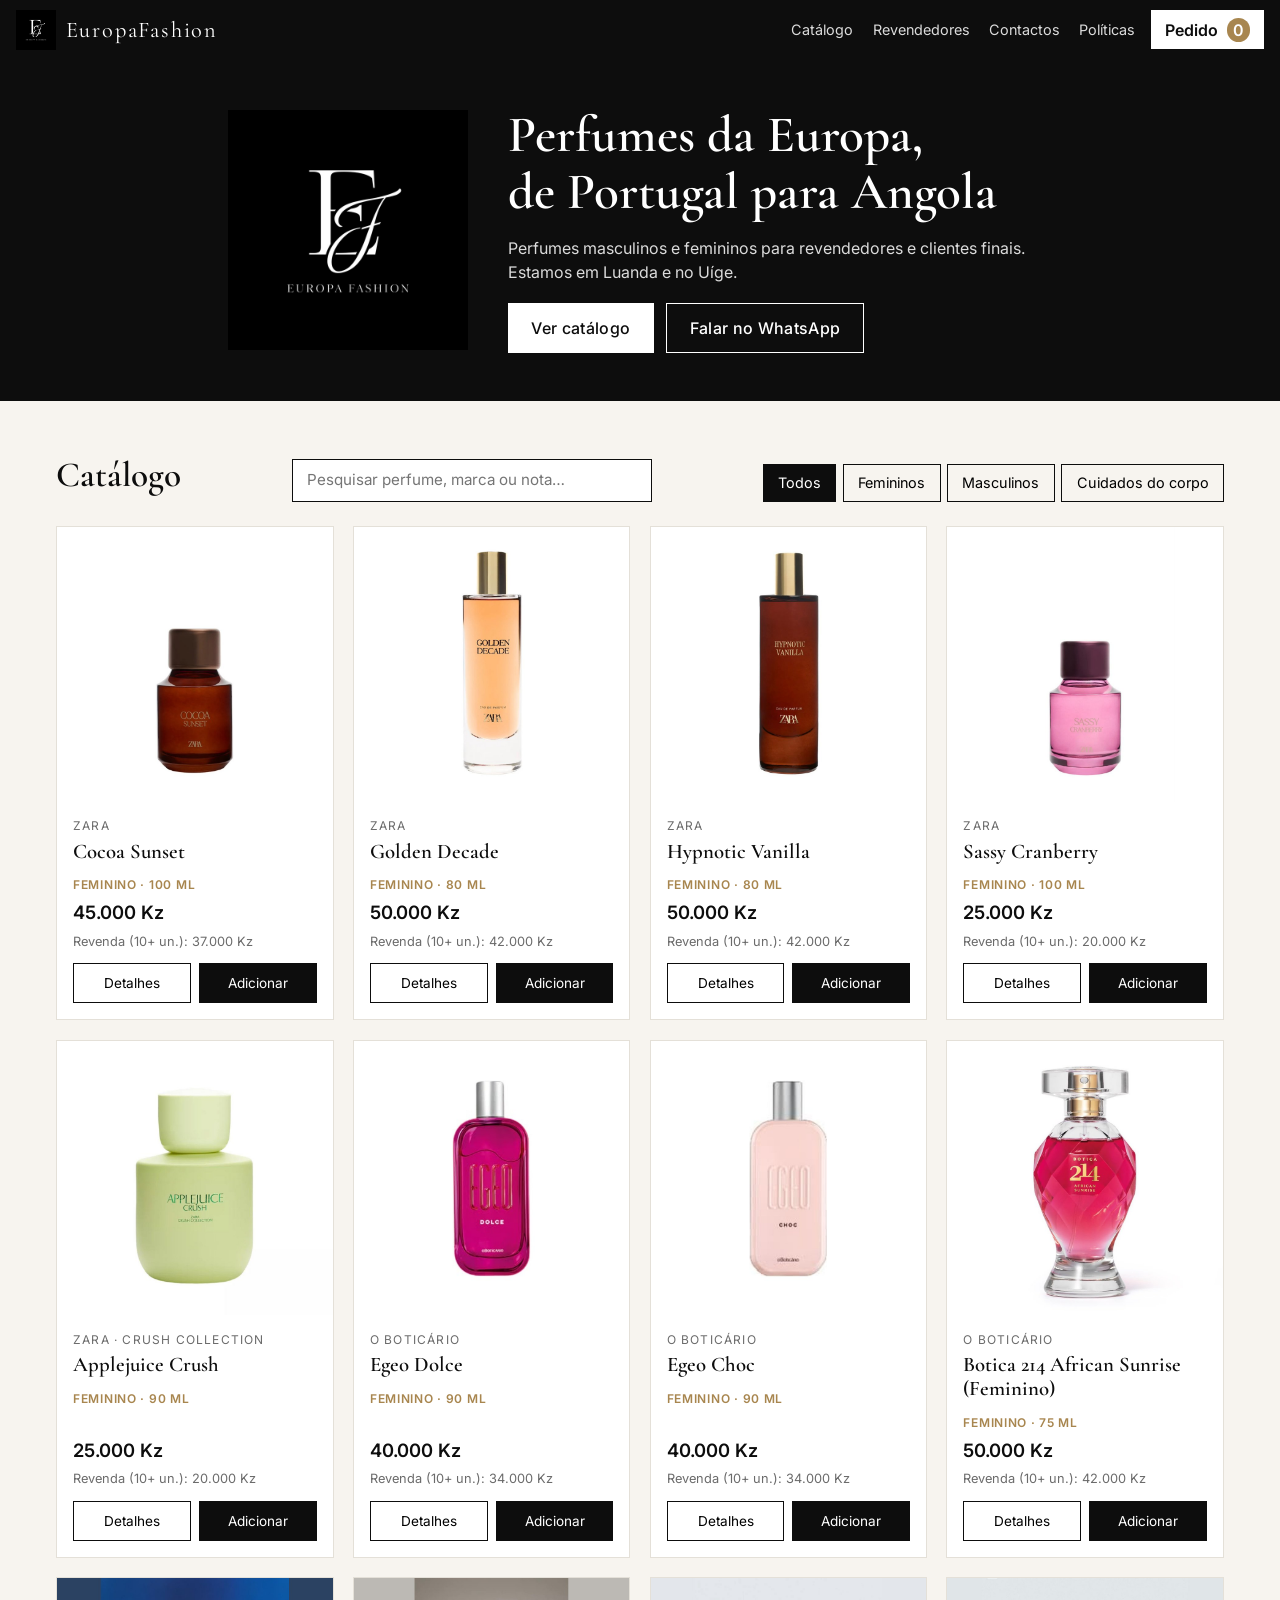
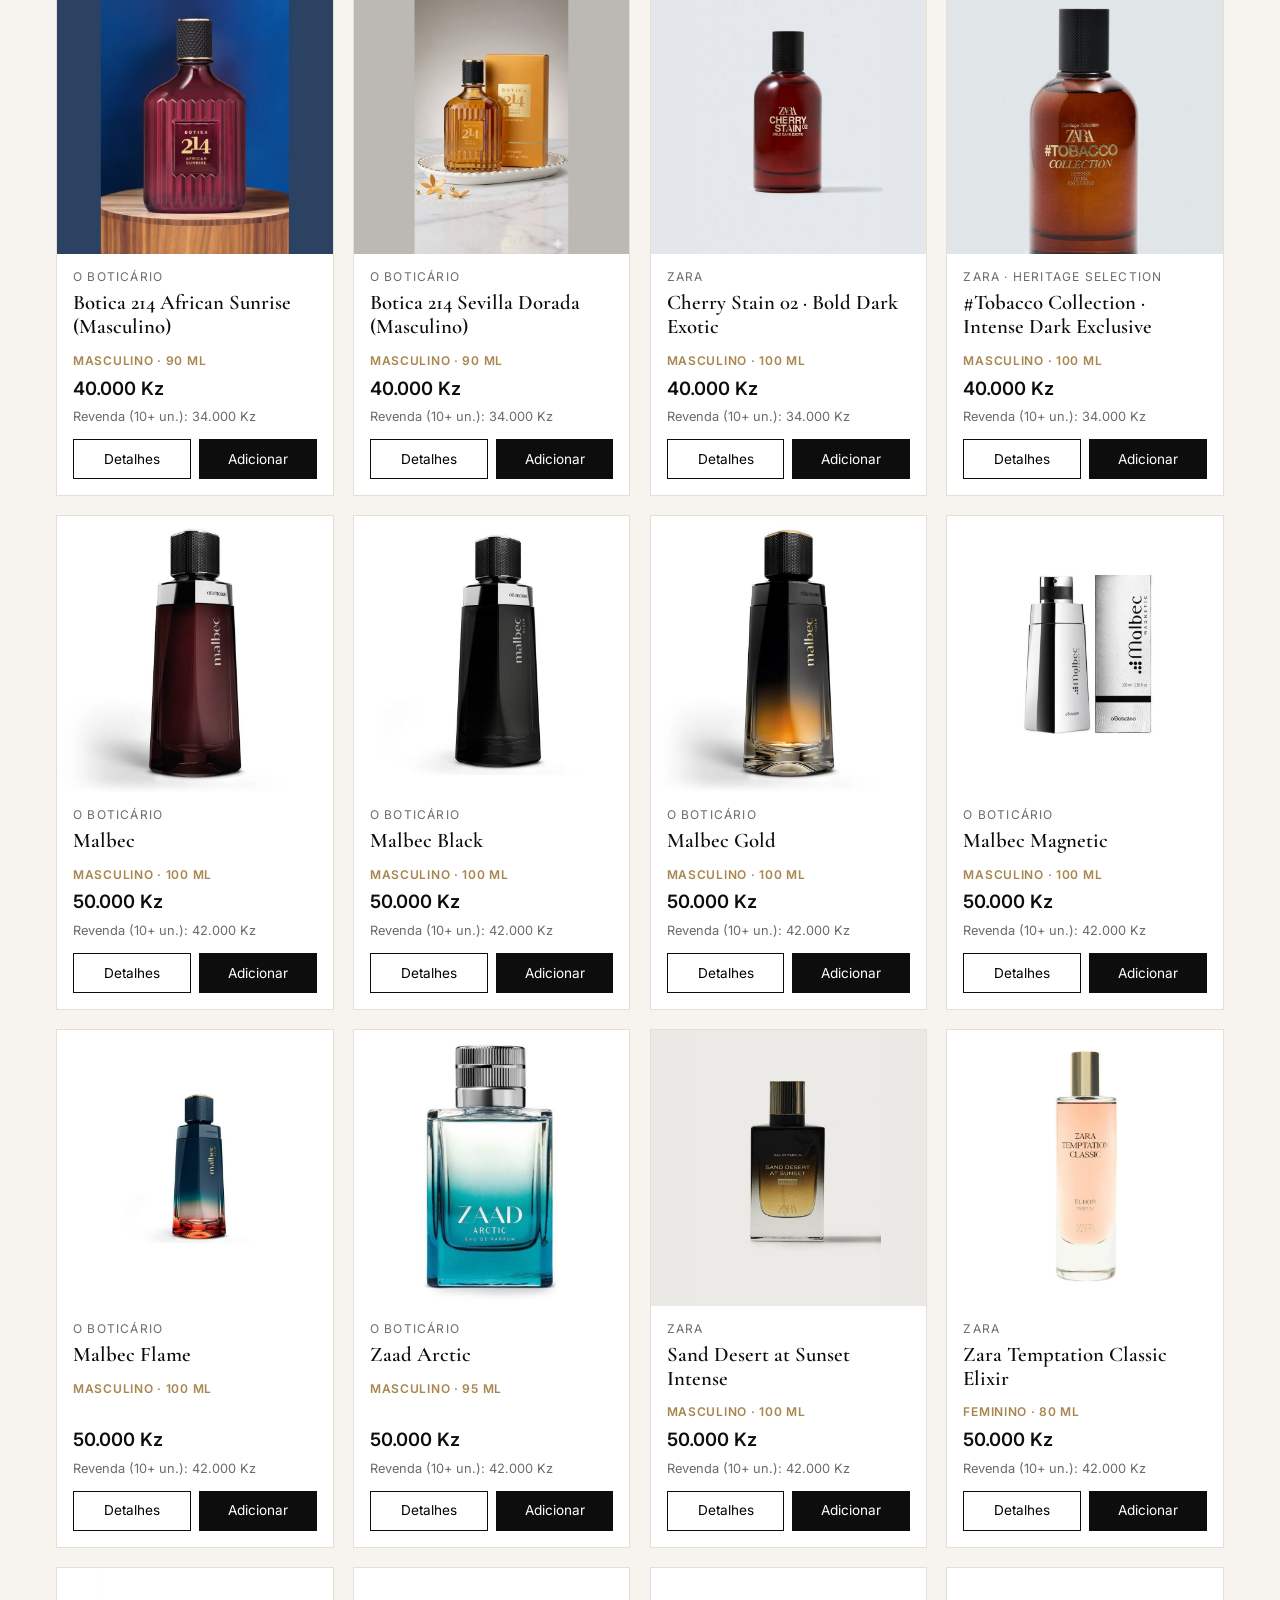
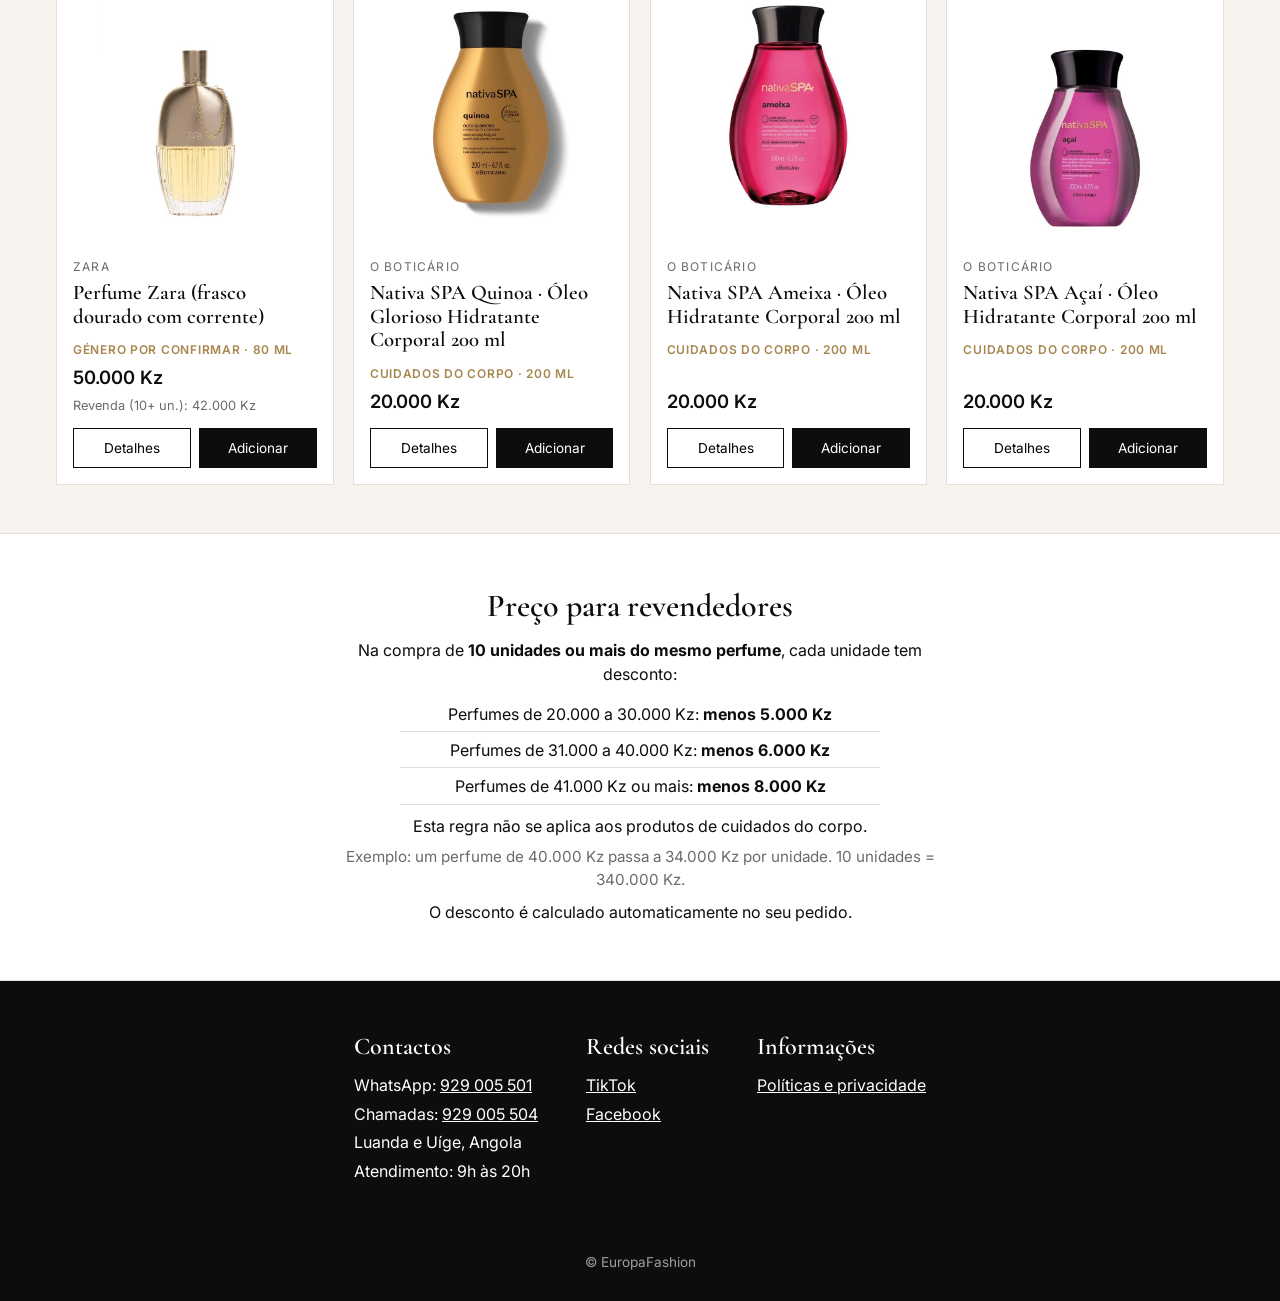
==== index.html @ 356f98df "Barra de pesquisa no catálogo Co-Authored-By: Claude Opus 5.5 (1M context) <noreply@anthropic.com> C" ====
<!doctype html>
<html lang="pt">
<head>
<meta charset="utf-8">
<meta name="viewport" content="width=device-width, initial-scale=1">
<title>EuropaFashion · Perfumes</title>
<meta name="description" content="EuropaFashion: perfumes masculinos e femininos trazidos da Europa (Portugal) para Angola. Venda a revendedores e a clientes finais em Luanda e Uíge.">
<link rel="icon" href="imagens/logotipo.jpg">
<link rel="preconnect" href="https://fonts.googleapis.com">
<link rel="preconnect" href="https://fonts.gstatic.com" crossorigin>
<link href="https://fonts.googleapis.com/css2?family=Cormorant+Garamond:wght@500;600&family=Inter:wght@400;500;600&display=swap" rel="stylesheet">
<link rel="stylesheet" href="estilos.css?v=7">
</head>
<body>

<header class="topo">
  <a href="#" class="marca"><img src="imagens/logotipo.jpg" alt="EuropaFashion"><span>EuropaFashion</span></a>
  <nav>
    <a href="#catalogo">Catálogo</a>
    <a href="#revendedores">Revendedores</a>
    <a href="#contactos">Contactos</a>
    <a href="politicas.html">Políticas</a>
  </nav>
  <button class="btn-carrinho" id="abrirCarrinho" aria-label="Abrir pedido">Pedido <span id="contador">0</span></button>
</header>

<section class="destaque">
  <img src="imagens/logotipo.jpg" alt="Logotipo EuropaFashion" class="destaque-logo">
  <div>
    <h1>Perfumes da Europa,<br>de Portugal para Angola</h1>
    <p>Perfumes masculinos e femininos para revendedores e clientes finais. Estamos em Luanda e no Uíge.</p>
    <div class="destaque-acoes">
      <a href="#catalogo" class="btn">Ver catálogo</a>
      <a href="https://wa.me/244929005501" class="btn btn-claro" target="_blank" rel="noopener">Falar no WhatsApp</a>
    </div>
  </div>
</section>

<main id="catalogo" class="catalogo">
  <div class="catalogo-cabecalho">
    <h2>Catálogo</h2>
    <input type="search" id="pesquisa" class="pesquisa" placeholder="Pesquisar perfume, marca ou nota…" aria-label="Pesquisar perfumes">
    <div class="filtros" role="tablist">
      <button class="ativo" data-filtro="todos">Todos</button>
      <button data-filtro="feminino">Femininos</button>
      <button data-filtro="masculino">Masculinos</button>
      <button data-filtro="corpo">Cuidados do corpo</button>
    </div>
  </div>
  <div class="grelha" id="grelha"></div>
</main>

<section id="revendedores" class="revenda">
  <h2>Preço para revendedores</h2>
  <p>Na compra de <strong>10 unidades ou mais do mesmo perfume</strong>, cada unidade tem desconto:</p>
  <ul class="escaloes">
    <li>Perfumes de 20.000 a 30.000 Kz: <strong>menos 5.000 Kz</strong></li>
    <li>Perfumes de 31.000 a 40.000 Kz: <strong>menos 6.000 Kz</strong></li>
    <li>Perfumes de 41.000 Kz ou mais: <strong>menos 8.000 Kz</strong></li>
  </ul>
  <p>Esta regra não se aplica aos produtos de cuidados do corpo.</p>
  <p class="exemplo">Exemplo: um perfume de 40.000 Kz passa a 34.000 Kz por unidade. 10 unidades = 340.000 Kz.</p>
  <p>O desconto é calculado automaticamente no seu pedido.</p>
</section>

<footer id="contactos" class="rodape">
  <div>
    <h2>Contactos</h2>
    <p>WhatsApp: <a href="https://wa.me/244929005501" target="_blank" rel="noopener">929 005 501</a></p>
    <p>Chamadas: <a href="tel:+244929005504">929 005 504</a></p>
    <p>Luanda e Uíge, Angola</p>
    <p>Atendimento: 9h às 20h</p>
  </div>
  <div>
    <h2>Redes sociais</h2>
    <p><a href="https://www.tiktok.com/@maria.vita523?_r=1&_t=ZS-9Apds10bwgr" target="_blank" rel="noopener">TikTok</a></p>
    <p><a href="https://www.facebook.com/share/19UxgAJNhX/?mibextid=wwXIfr" target="_blank" rel="noopener">Facebook</a></p>
  </div>
  <div>
    <h2>Informações</h2>
    <p><a href="politicas.html">Políticas e privacidade</a></p>
  </div>
  <p class="copy">© EuropaFashion</p>
</footer>

<!-- Detalhe do produto -->
<dialog id="detalhe"></dialog>

<!-- Pedido -->
<aside class="painel" id="painel" aria-hidden="true">
  <div class="painel-topo">
    <h2>O seu pedido</h2>
    <button id="fecharCarrinho" aria-label="Fechar">✕</button>
  </div>
  <div id="itens"></div>
  <div class="painel-fim">
    <p class="total">Total: <strong id="total">0 Kz</strong></p>
    <button class="btn btn-whats" id="enviarPedido">Enviar pedido pelo WhatsApp</button>
    <p class="nota">O pedido é enviado para o nosso WhatsApp (929 005 501) para confirmação. Consulte as <a href="politicas.html">políticas de pagamento e entrega</a>.</p>
  </div>
</aside>
<div class="sombra" id="sombra"></div>

<script src="produtos.js?v=7"></script>
<script src="loja.js?v=7"></script>
</body>
</html>
---- estilos.css ----
:root {
  --preto: #0d0d0d;
  --branco: #ffffff;
  --creme: #f7f4ef;
  --cinza: #6b6b6b;
  --linha: #e4e0d8;
  --dourado: #a8864f;
  --whats: #1f9d55;
}
* { box-sizing: border-box; }
html { scroll-behavior: smooth; }
body {
  margin: 0;
  font-family: "Inter", system-ui, sans-serif;
  color: var(--preto);
  background: var(--creme);
  line-height: 1.5;
}
h1, h2, h3 { font-family: "Cormorant Garamond", Georgia, serif; font-weight: 600; margin: 0 0 .5rem; }
a { color: inherit; }
img { max-width: 100%; display: block; }

.btn {
  display: inline-block; padding: .75rem 1.4rem; border: 1px solid var(--preto);
  background: var(--preto); color: var(--branco); text-decoration: none; font: inherit;
  font-weight: 500; cursor: pointer; letter-spacing: .02em;
}
.btn-claro { background: transparent; color: var(--branco); border-color: var(--branco); }
.btn-whats { background: var(--whats); border-color: var(--whats); width: 100%; }

/* Topo */
.topo {
  position: sticky; top: 0; z-index: 10; display: flex; align-items: center; gap: 1rem;
  padding: .6rem 1rem; background: var(--preto); color: var(--branco);
}
.marca { display: flex; align-items: center; gap: .6rem; text-decoration: none; margin-right: auto; }
.marca img { width: 40px; height: 40px; }
.marca span { font-family: "Cormorant Garamond", serif; font-size: 1.4rem; letter-spacing: .08em; }
.topo nav { display: flex; gap: 1.2rem; }
.topo nav a { text-decoration: none; font-size: .9rem; opacity: .85; }
.topo nav a:hover { opacity: 1; }
.btn-carrinho {
  background: var(--branco); color: var(--preto); border: 0; padding: .45rem .9rem; font: inherit;
  font-weight: 600; cursor: pointer;
}
.btn-carrinho span { display: inline-block; min-width: 1.4em; background: var(--dourado); color: #fff; border-radius: 1em; padding: 0 .35em; margin-left: .3em; }

/* Destaque */
.destaque {
  display: flex; align-items: center; gap: 2.5rem; padding: 3rem 1rem;
  background: var(--preto); color: var(--branco); justify-content: center;
}
.destaque-logo { width: 240px; }
.destaque h1 { font-size: clamp(2rem, 5vw, 3.2rem); line-height: 1.1; }
.destaque p { max-width: 34rem; opacity: .85; }
.destaque-acoes { display: flex; gap: .8rem; flex-wrap: wrap; margin-top: 1.2rem; }
.destaque .btn:first-child { background: var(--branco); color: var(--preto); border-color: var(--branco); }

/* Catálogo */
.catalogo { max-width: 1200px; margin: 0 auto; padding: 3rem 1rem; }
.catalogo-cabecalho { display: flex; justify-content: space-between; align-items: end; flex-wrap: wrap; gap: 1rem; margin-bottom: 1.5rem; }
.catalogo h2 { font-size: 2.2rem; margin: 0; }
.filtros { display: flex; gap: .4rem; flex-wrap: wrap; }
.filtros button {
  border: 1px solid var(--preto); background: transparent; padding: .45rem .9rem; font: inherit;
  font-size: .9rem; cursor: pointer;
}
.filtros button.ativo { background: var(--preto); color: var(--branco); }

.grelha { display: grid; grid-template-columns: repeat(auto-fill, minmax(230px, 1fr)); gap: 1.2rem; }
.cartao { background: var(--branco); border: 1px solid var(--linha); display: flex; flex-direction: column; }
.cartao-img { aspect-ratio: 1; background: #fff; cursor: pointer; border: 0; padding: 0; }
.cartao-img img { width: 100%; height: 100%; object-fit: contain; }
.cartao-corpo { padding: .9rem 1rem 1rem; display: flex; flex-direction: column; gap: .3rem; flex: 1; }
.cartao-marca { font-size: .75rem; letter-spacing: .1em; text-transform: uppercase; color: var(--cinza); }
.cartao h3 { font-size: 1.3rem; line-height: 1.15; }
.etiqueta { font-size: .75rem; color: var(--dourado); font-weight: 600; text-transform: uppercase; letter-spacing: .06em; }
.preco { font-size: 1.15rem; font-weight: 600; margin-top: auto; }
.preco-revenda { font-size: .8rem; color: var(--cinza); }
.cartao-acoes { display: flex; gap: .5rem; margin-top: .5rem; }
.cartao-acoes button { flex: 1; padding: .55rem; font: inherit; font-size: .85rem; cursor: pointer; border: 1px solid var(--preto); background: transparent; }
.cartao-acoes .adicionar { background: var(--preto); color: var(--branco); }

/* Detalhe */
dialog { border: 0; padding: 0; max-width: 820px; width: calc(100% - 2rem); }
dialog::backdrop { background: rgba(0,0,0,.6); }
.detalhe { display: grid; grid-template-columns: 1fr 1.2fr; }
.detalhe img { width: 100%; height: 100%; object-fit: contain; background: #fff; }
.detalhe-texto { padding: 1.6rem; position: relative; }
.detalhe-texto .fechar { position: absolute; top: .6rem; right: .8rem; background: none; border: 0; font-size: 1.3rem; cursor: pointer; }
.detalhe-texto h3 { font-size: 1.8rem; padding-right: 1.5rem; }
.detalhe dl { margin: 1rem 0; font-size: .92rem; }
.detalhe dt { font-weight: 600; margin-top: .5rem; }
.detalhe dd { margin: 0; }
.aviso { background: var(--creme); border-left: 3px solid var(--dourado); padding: .7rem .9rem; font-size: .9rem; }
.fonte { font-size: .8rem; color: var(--cinza); }

/* Revendedores */
.revenda { background: var(--branco); border-top: 1px solid var(--linha); border-bottom: 1px solid var(--linha); padding: 3rem 1rem; text-align: center; }
.revenda h2 { font-size: 2rem; }
.revenda p { max-width: 40rem; margin: .5rem auto; }
.revenda .exemplo { color: var(--cinza); font-size: .95rem; }

/* Rodapé */
.rodape { background: var(--preto); color: var(--branco); padding: 3rem 1rem 1.5rem; display: flex; flex-wrap: wrap; gap: 3rem; justify-content: center; }
.rodape h2 { font-size: 1.5rem; }
.rodape p { margin: .3rem 0; }
.rodape .copy { width: 100%; text-align: center; opacity: .6; font-size: .85rem; margin-top: 1rem; }

/* Pedido */
.painel {
  position: fixed; top: 0; right: 0; bottom: 0; width: min(420px, 100%); background: var(--branco);
  z-index: 30; transform: translateX(100%); transition: transform .25s; display: flex; flex-direction: column;
}
.painel.aberto { transform: none; }
.painel-topo { display: flex; justify-content: space-between; align-items: center; padding: 1rem; border-bottom: 1px solid var(--linha); }
.painel-topo h2 { margin: 0; }
.painel-topo button { background: none; border: 0; font-size: 1.3rem; cursor: pointer; }
#itens { flex: 1; overflow-y: auto; padding: 0 1rem; }
.item { display: grid; grid-template-columns: 60px 1fr; gap: .8rem; padding: .9rem 0; border-bottom: 1px solid var(--linha); }
.item img { width: 60px; height: 60px; object-fit: contain; }
.item-nome { font-weight: 600; font-size: .92rem; }
.item-preco { font-size: .85rem; color: var(--cinza); }
.item-revenda { font-size: .78rem; color: var(--whats); font-weight: 600; }
.qtd { display: flex; align-items: center; gap: .4rem; margin-top: .3rem; }
.qtd button { width: 28px; height: 28px; border: 1px solid var(--preto); background: none; cursor: pointer; }
.qtd input { width: 52px; text-align: center; height: 28px; border: 1px solid var(--linha); font: inherit; }
.qtd .remover { width: auto; border: 0; text-decoration: underline; font-size: .8rem; margin-left: auto; }
.vazio { color: var(--cinza); padding: 2rem 0; text-align: center; }
.painel-fim { padding: 1rem; border-top: 1px solid var(--linha); }
.total { font-size: 1.15rem; margin: 0 0 .8rem; }
.nota { font-size: .8rem; color: var(--cinza); margin: .6rem 0 0; }
.sombra { position: fixed; inset: 0; background: rgba(0,0,0,.45); z-index: 20; display: none; }
.sombra.ativa { display: block; }

@media (max-width: 720px) {
  .topo nav { display: none; }
  .destaque { flex-direction: column; text-align: center; padding: 2rem 1rem; gap: 1rem; }
  .destaque-logo { width: 150px; }
  .destaque-acoes { justify-content: center; }
  .detalhe { grid-template-columns: 1fr; }
  .detalhe img { max-height: 300px; }
  .grelha { grid-template-columns: repeat(2, 1fr); gap: .7rem; }
  .cartao h3 { font-size: 1.1rem; }
  .cartao-acoes { flex-direction: column; }
}

/* Página de políticas */
.politicas { max-width: 760px; margin: 0 auto; padding: 3rem 1rem; }
.politicas h1 { font-size: clamp(2rem, 5vw, 2.8rem); }
.politicas section { background: var(--branco); border: 1px solid var(--linha); padding: 1.2rem 1.4rem; margin: 1rem 0; }
.politicas h2 { font-size: 1.5rem; }
.politicas p { margin: .4rem 0; }
.escaloes { list-style: none; padding: 0; margin: .6rem auto; max-width: 30rem; }
.escaloes li { padding: .35rem 0; border-bottom: 1px solid var(--linha); }
.pesquisa {
  flex: 1 1 240px; max-width: 360px; padding: .55rem .9rem; font: inherit; font-size: .95rem;
  border: 1px solid var(--preto); background: var(--branco);
}
.sem-resultados { grid-column: 1 / -1; text-align: center; color: var(--cinza); padding: 2rem 0; }
@media (max-width: 720px) { .pesquisa { max-width: none; width: 100%; } }
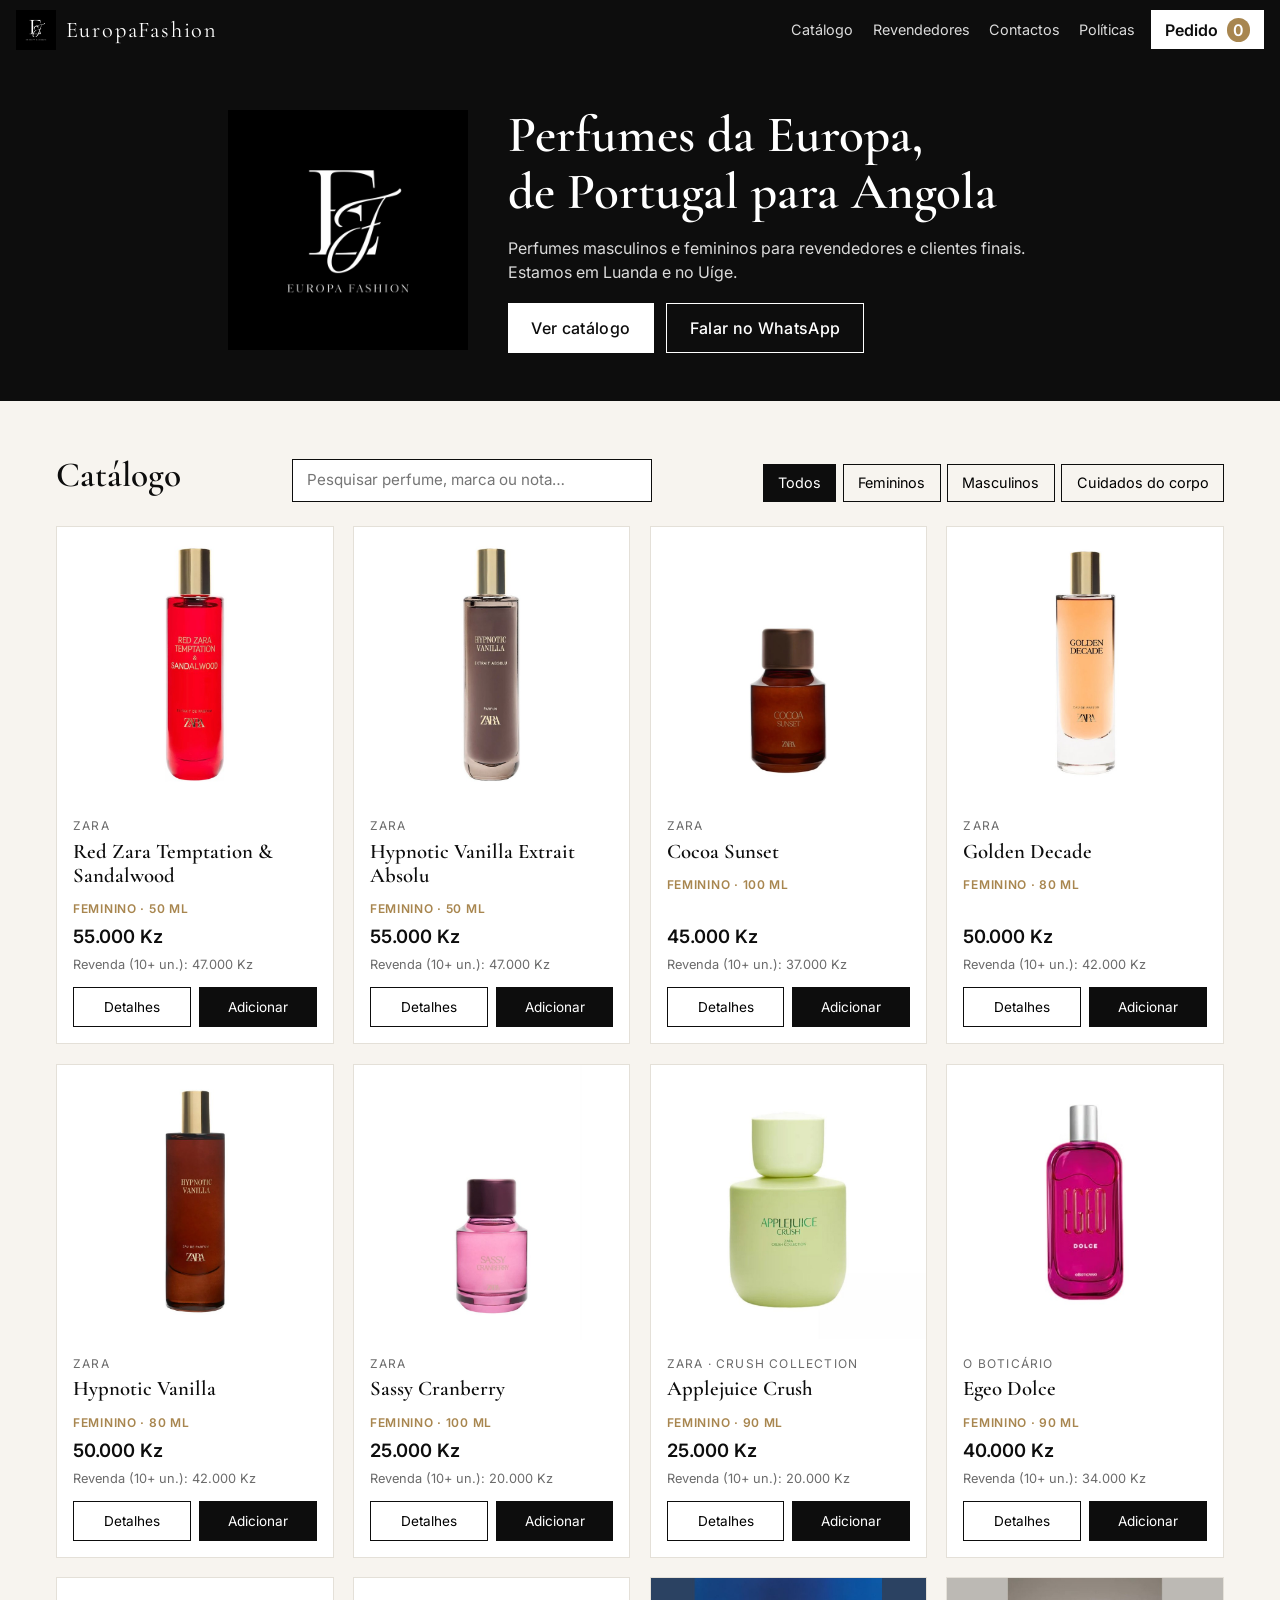
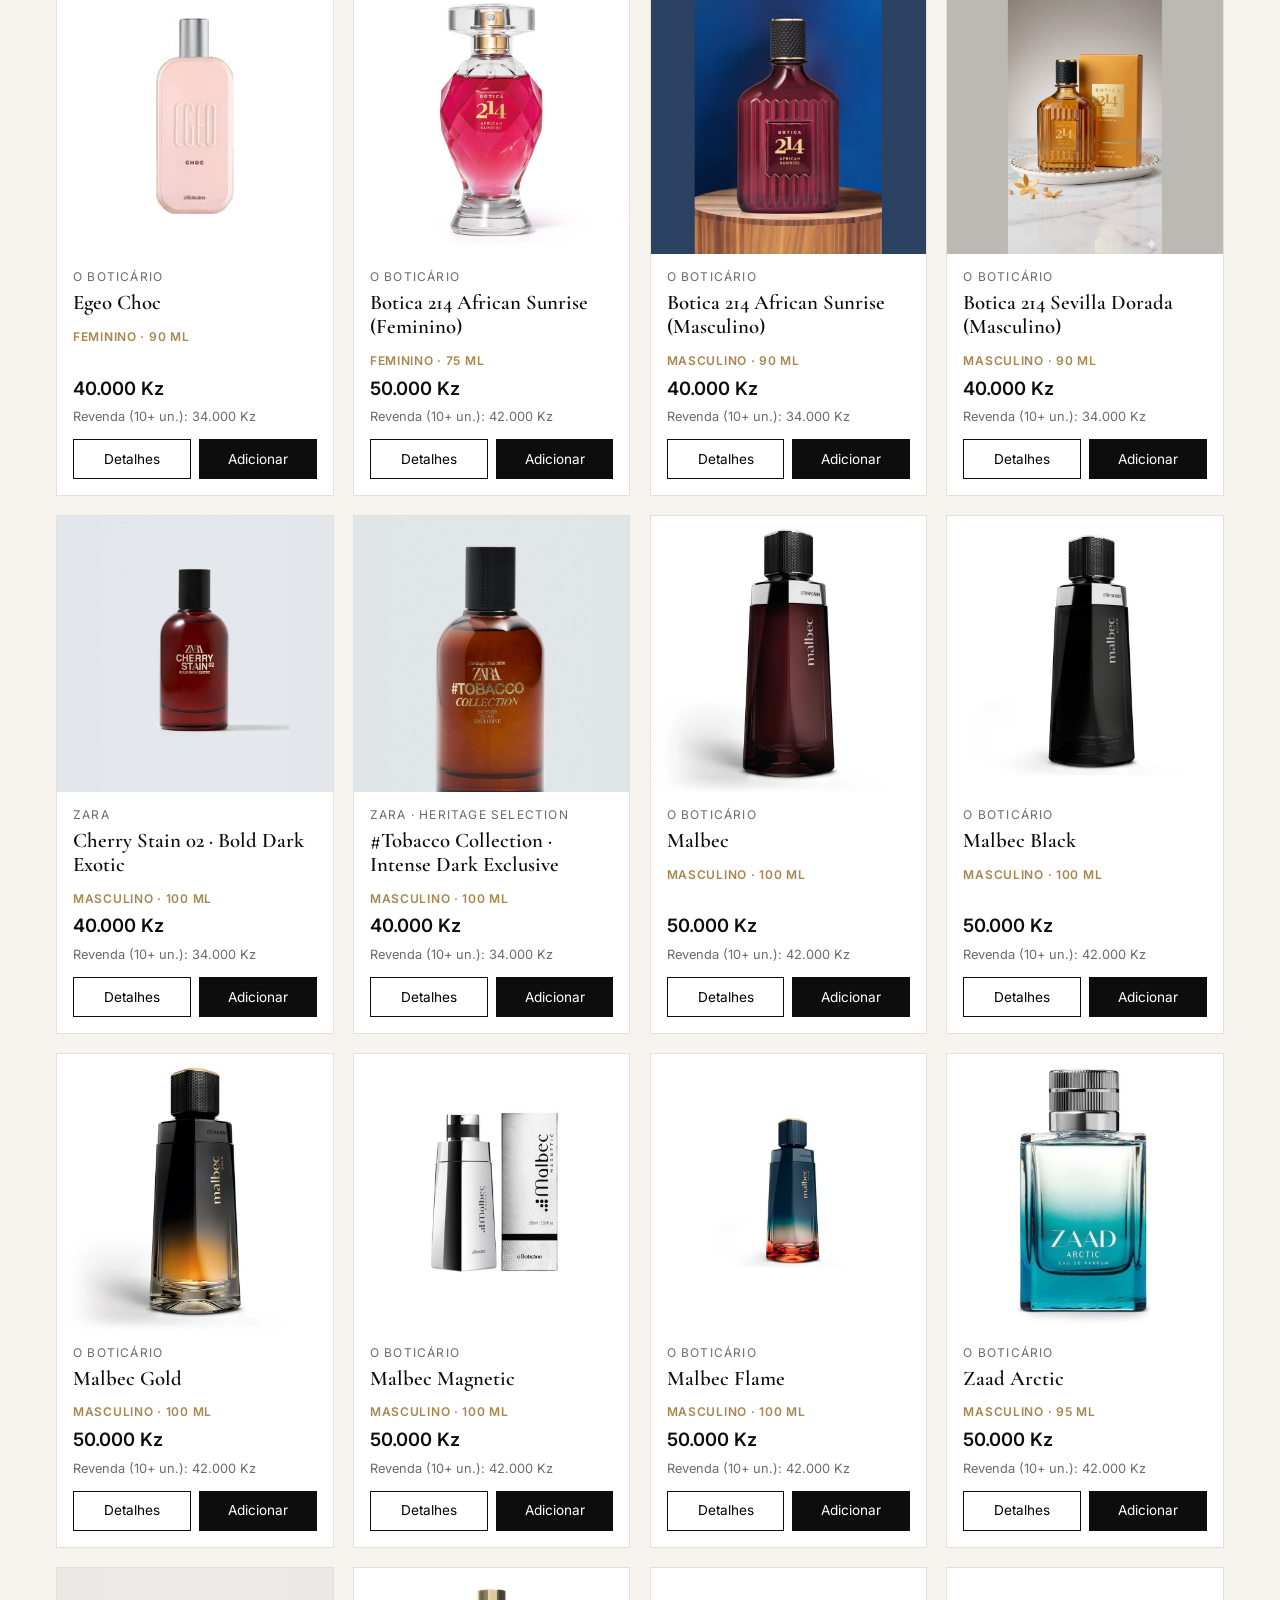
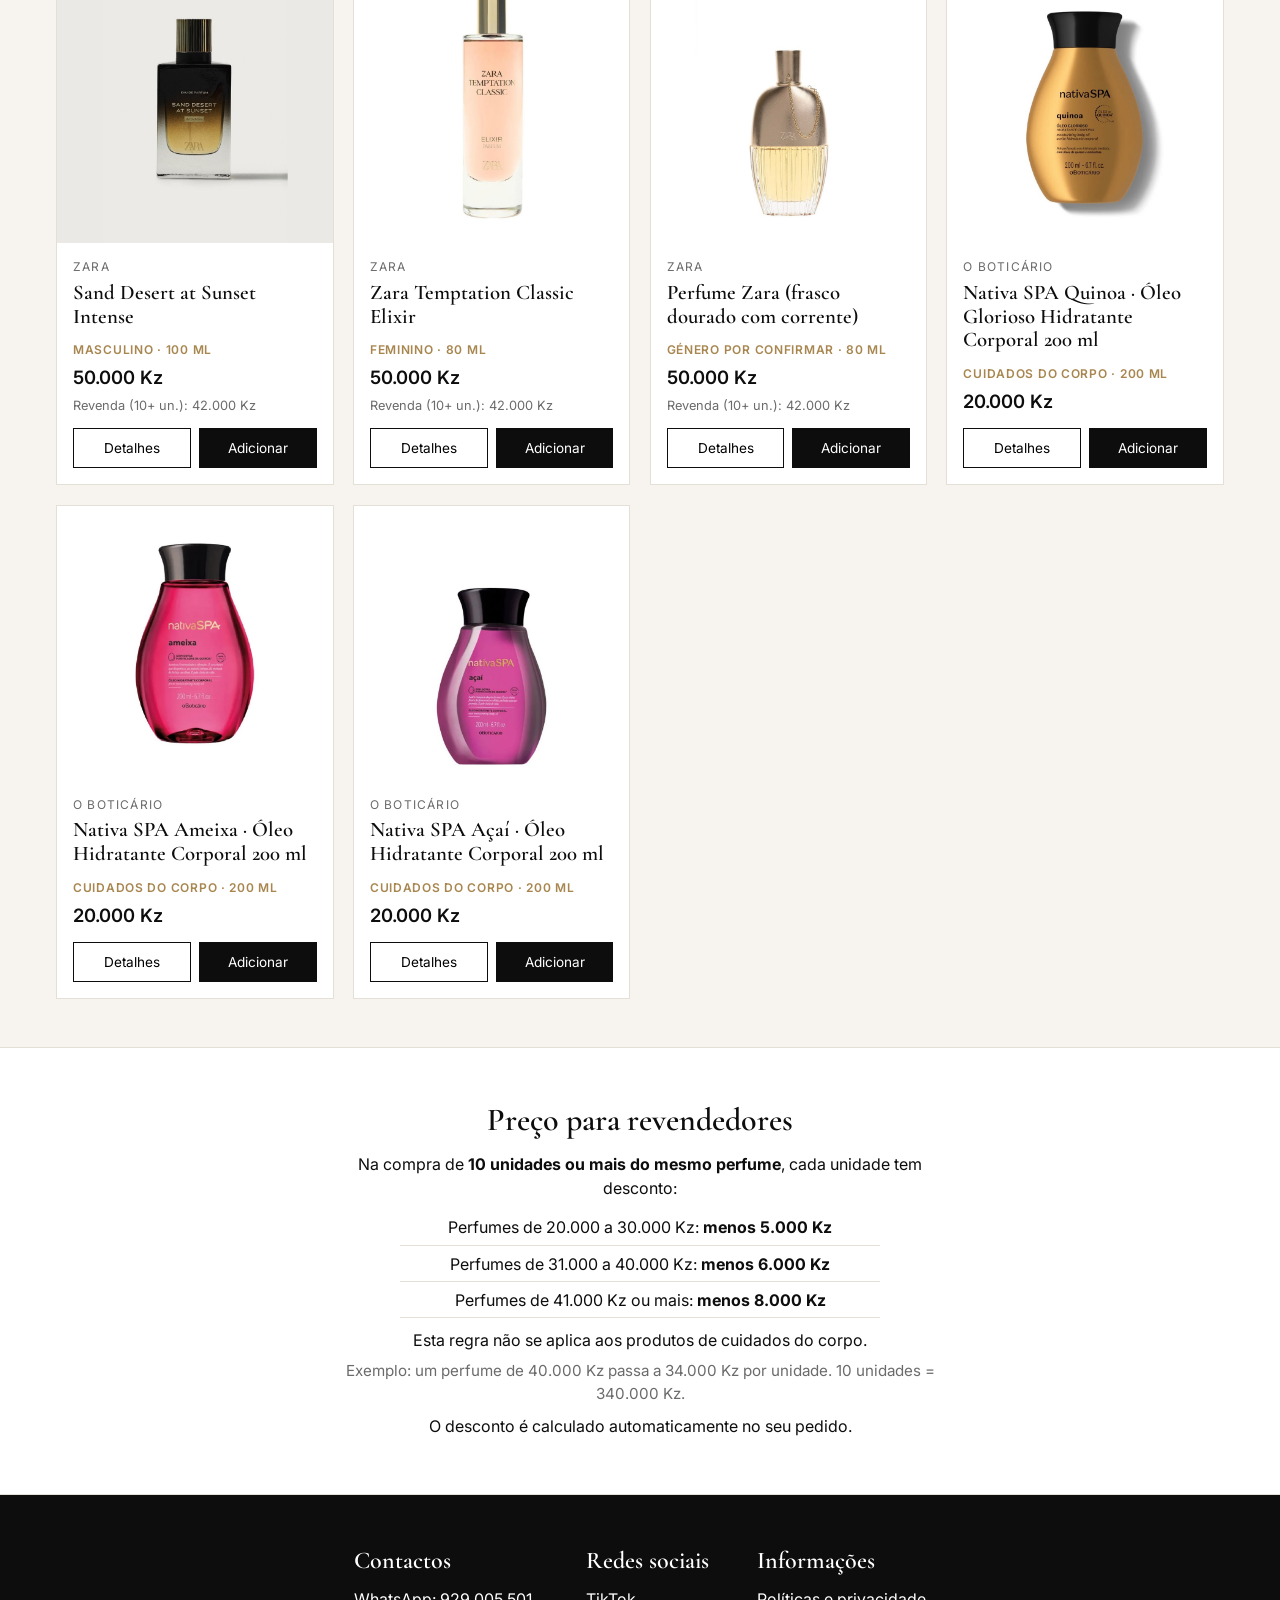
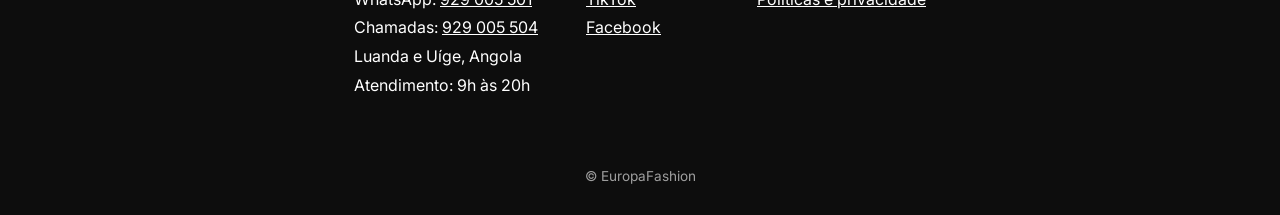
==== commit a54a29af: "Novos perfumes: Red Zara Temptation & Sandalwood e Hypnotic Vanilla Extrait Absolu Co-Authored-By: C" ====
--- a/index.html
+++ b/index.html
@@ -9,7 +9,7 @@
 <link rel="preconnect" href="https://fonts.googleapis.com">
 <link rel="preconnect" href="https://fonts.gstatic.com" crossorigin>
 <link href="https://fonts.googleapis.com/css2?family=Cormorant+Garamond:wght@500;600&family=Inter:wght@400;500;600&display=swap" rel="stylesheet">
-<link rel="stylesheet" href="estilos.css?v=7">
+<link rel="stylesheet" href="estilos.css?v=8">
 </head>
 <body>
 
@@ -101,7 +101,7 @@
 </aside>
 <div class="sombra" id="sombra"></div>
 
-<script src="produtos.js?v=7"></script>
-<script src="loja.js?v=7"></script>
+<script src="produtos.js?v=8"></script>
+<script src="loja.js?v=8"></script>
 </body>
 </html>
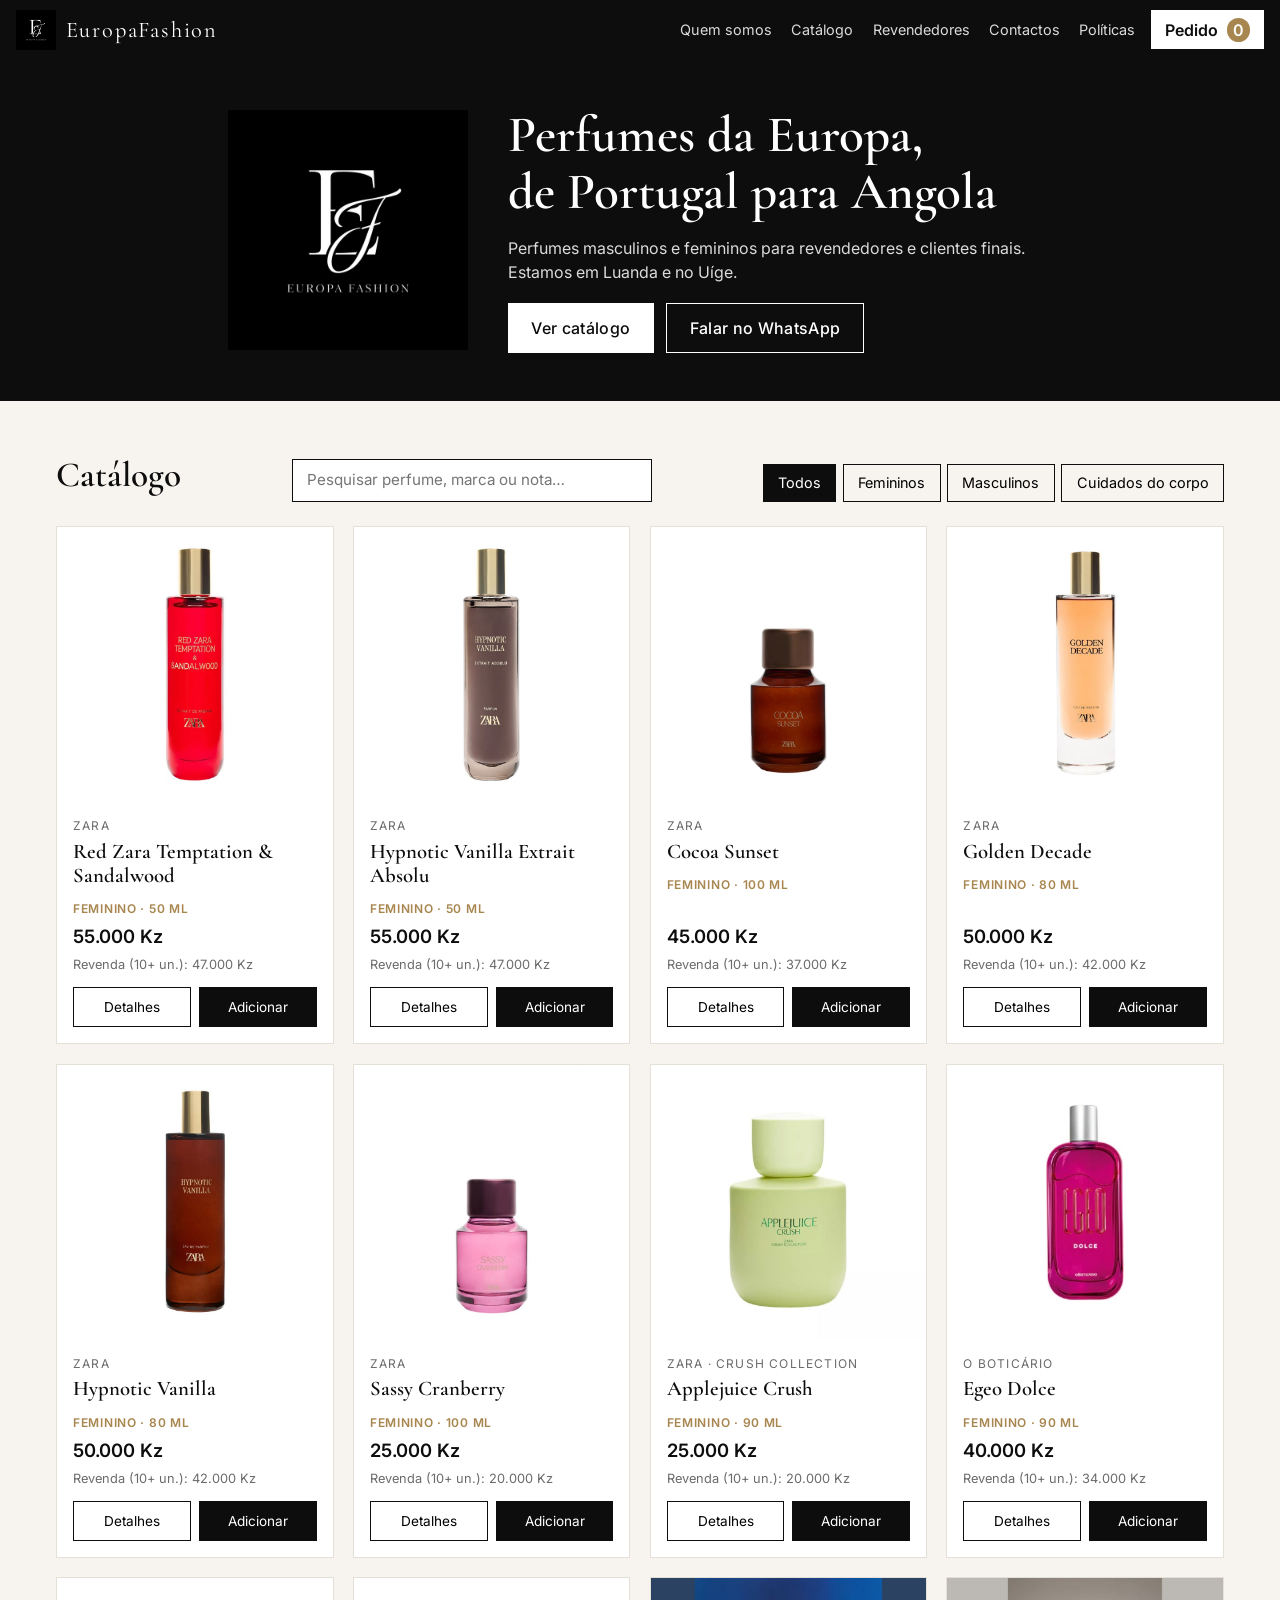
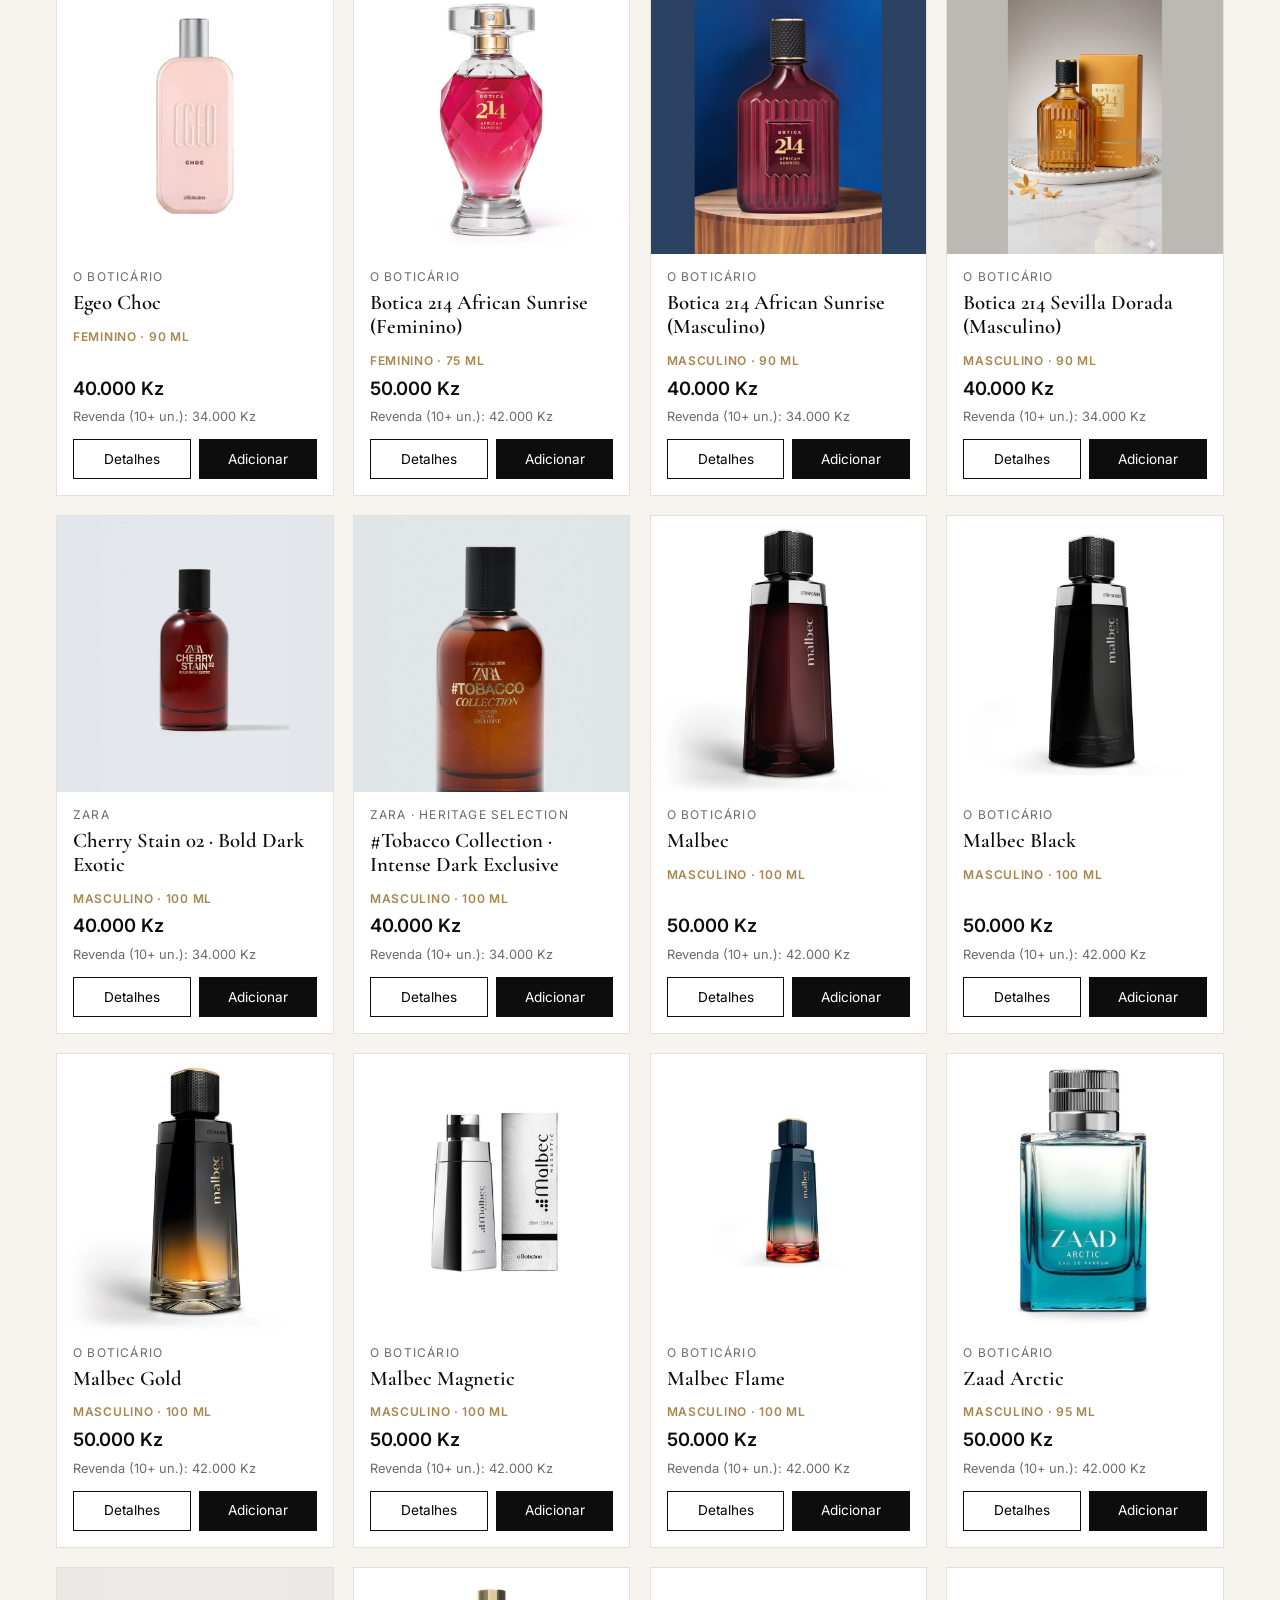
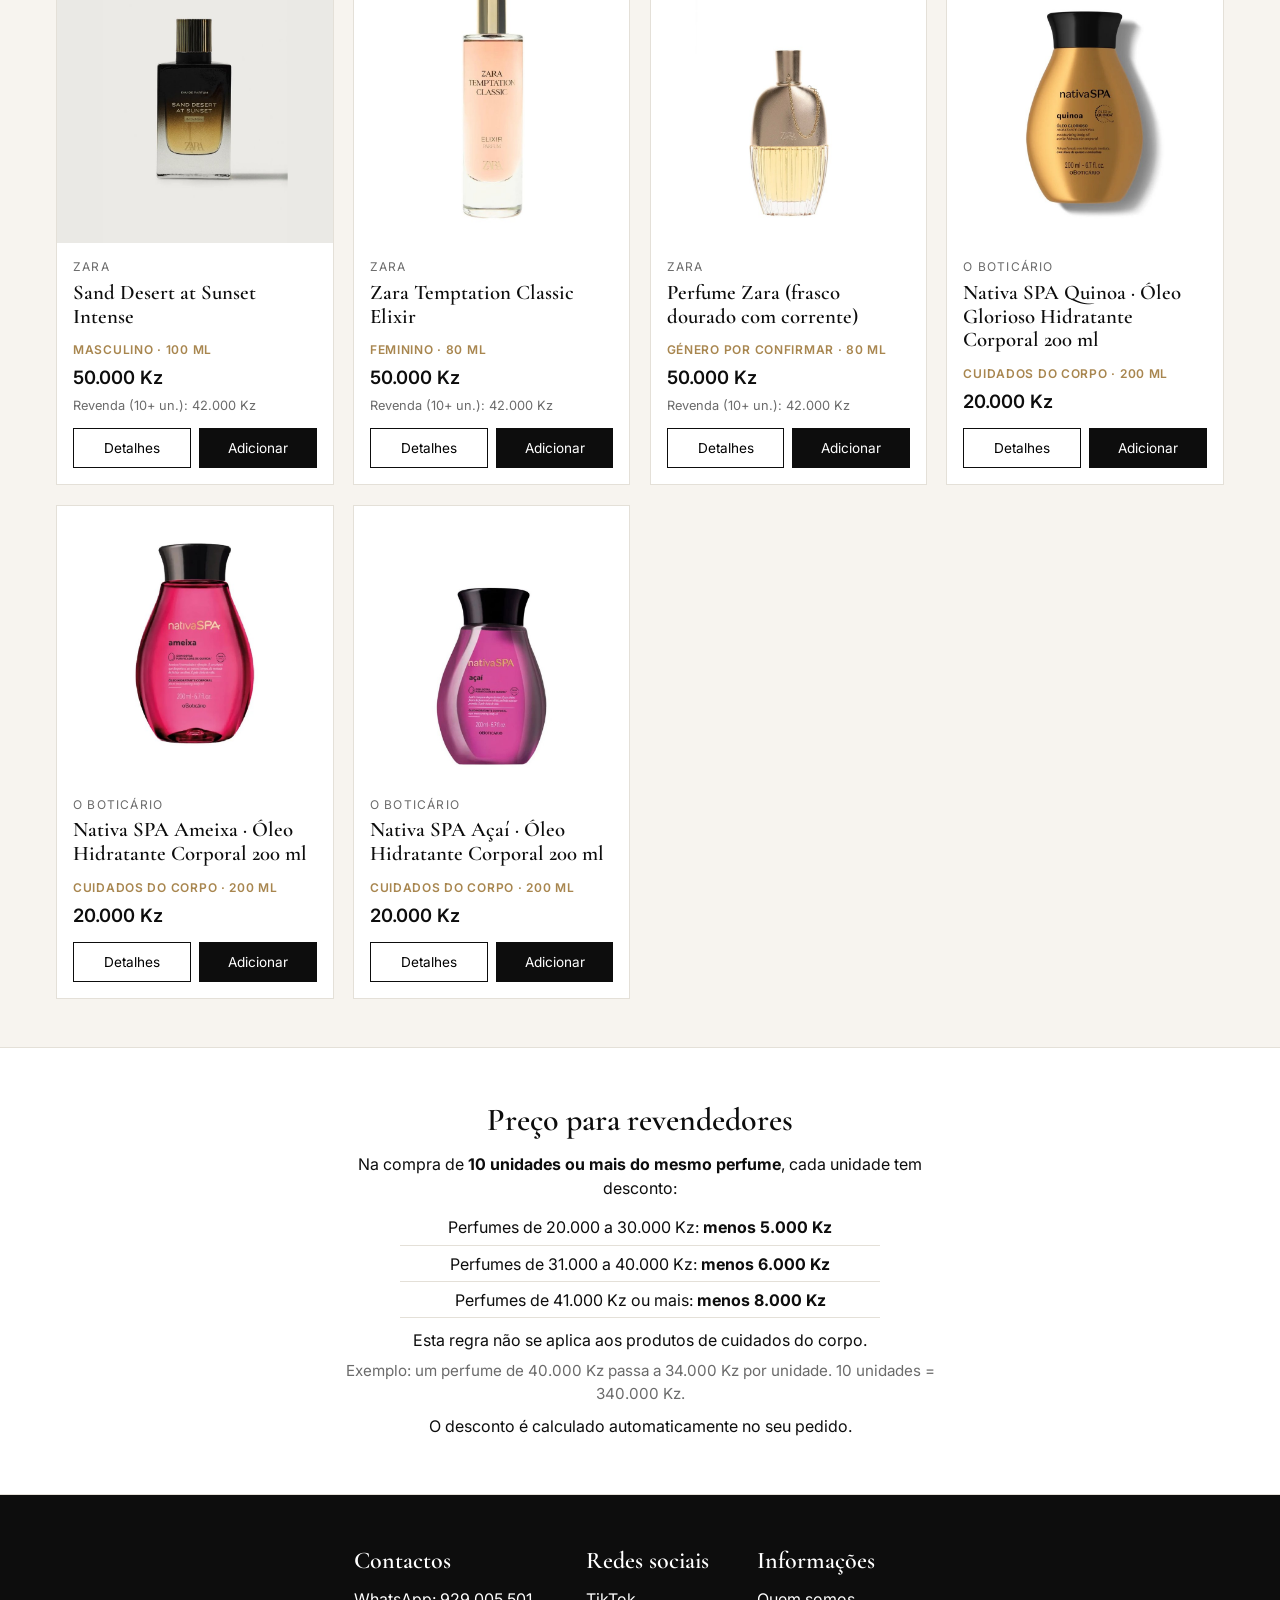
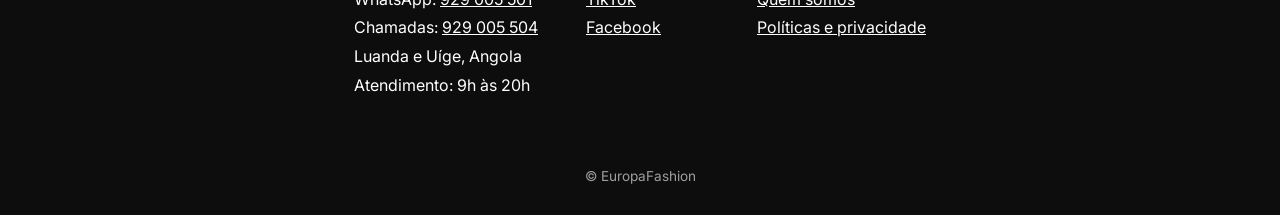
==== commit 11fe3319: "Página Quem somos (missão e visão) Co-Authored-By: Claude Opus 5.5 (1M context) <noreply@anthropic.c" ====
--- a/index.html
+++ b/index.html
@@ -9,13 +9,14 @@
 <link rel="preconnect" href="https://fonts.googleapis.com">
 <link rel="preconnect" href="https://fonts.gstatic.com" crossorigin>
 <link href="https://fonts.googleapis.com/css2?family=Cormorant+Garamond:wght@500;600&family=Inter:wght@400;500;600&display=swap" rel="stylesheet">
-<link rel="stylesheet" href="estilos.css?v=8">
+<link rel="stylesheet" href="estilos.css?v=9">
 </head>
 <body>
 
 <header class="topo">
   <a href="#" class="marca"><img src="imagens/logotipo.jpg" alt="EuropaFashion"><span>EuropaFashion</span></a>
   <nav>
+    <a href="sobre.html">Quem somos</a>
     <a href="#catalogo">Catálogo</a>
     <a href="#revendedores">Revendedores</a>
     <a href="#contactos">Contactos</a>
@@ -78,6 +79,7 @@
   </div>
   <div>
     <h2>Informações</h2>
+    <p><a href="sobre.html">Quem somos</a></p>
     <p><a href="politicas.html">Políticas e privacidade</a></p>
   </div>
   <p class="copy">© EuropaFashion</p>
@@ -101,7 +103,7 @@
 </aside>
 <div class="sombra" id="sombra"></div>
 
-<script src="produtos.js?v=8"></script>
-<script src="loja.js?v=8"></script>
+<script src="produtos.js?v=9"></script>
+<script src="loja.js?v=9"></script>
 </body>
 </html>
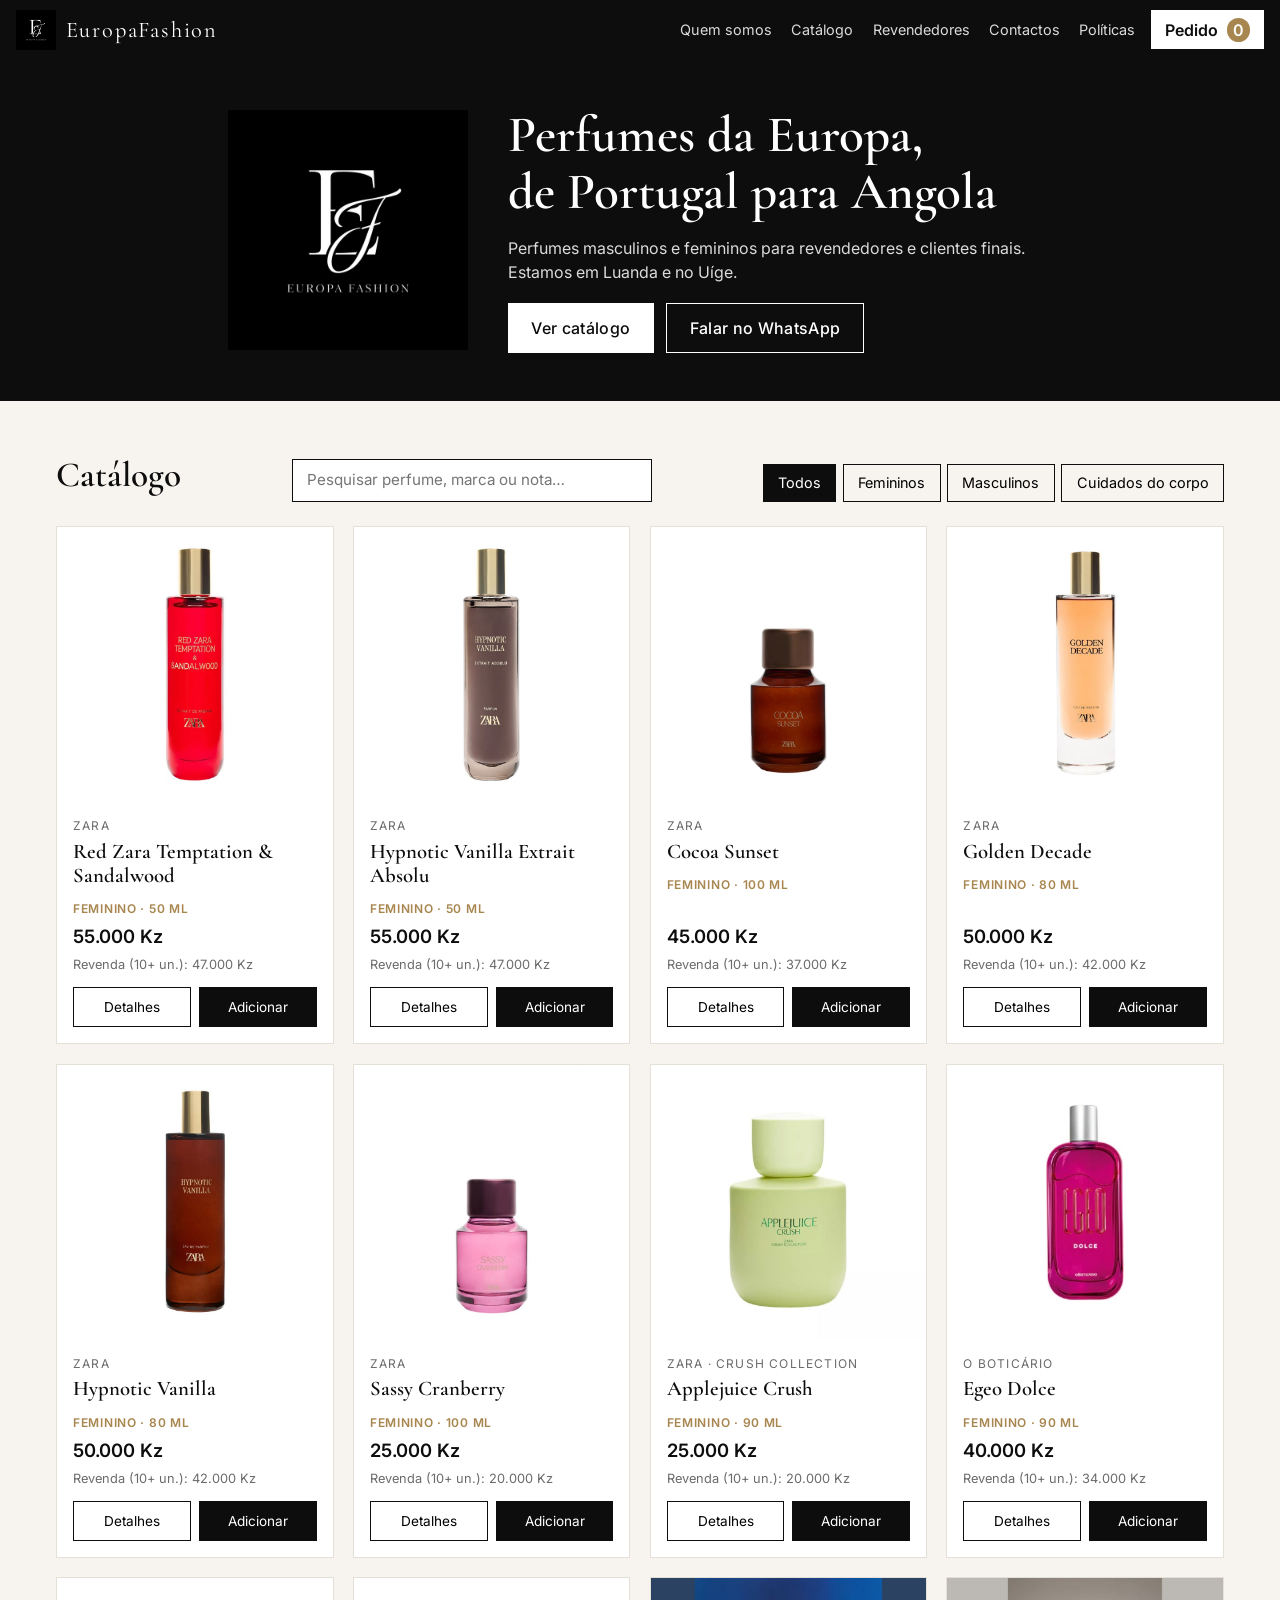
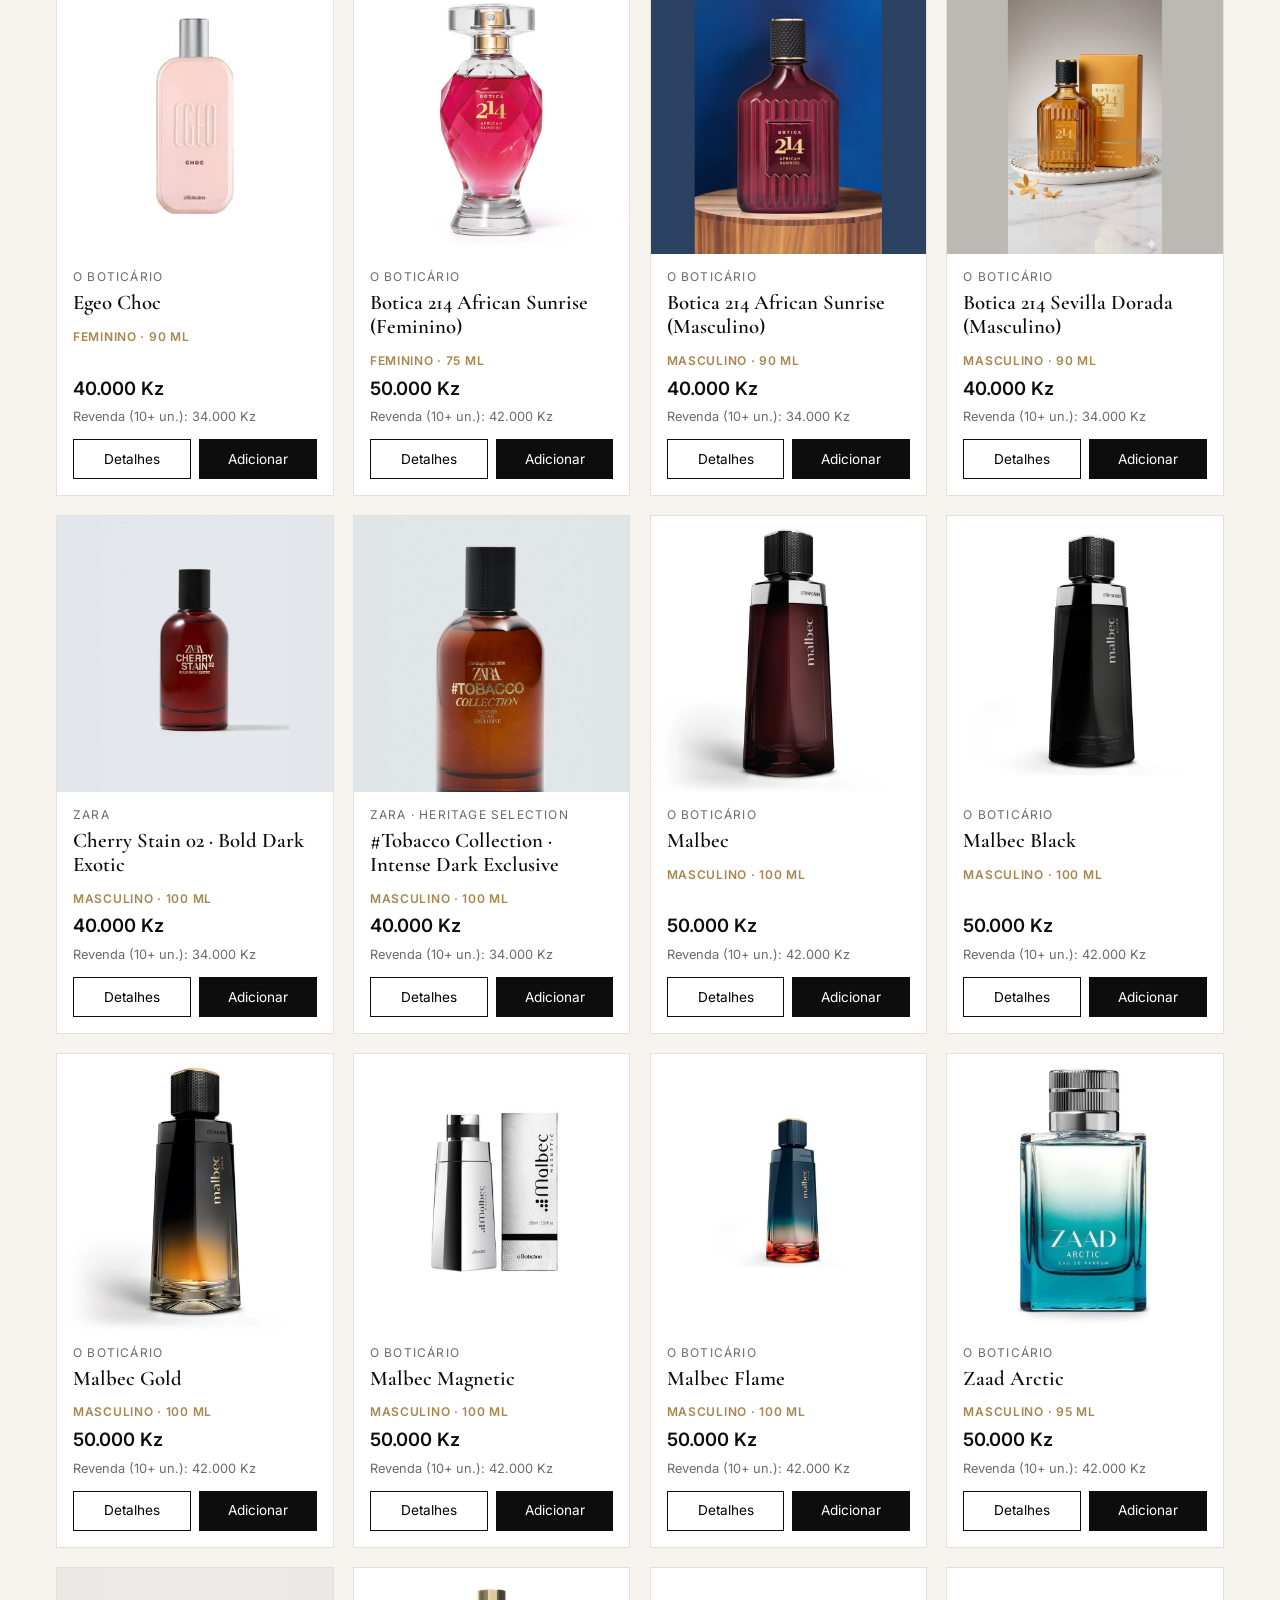
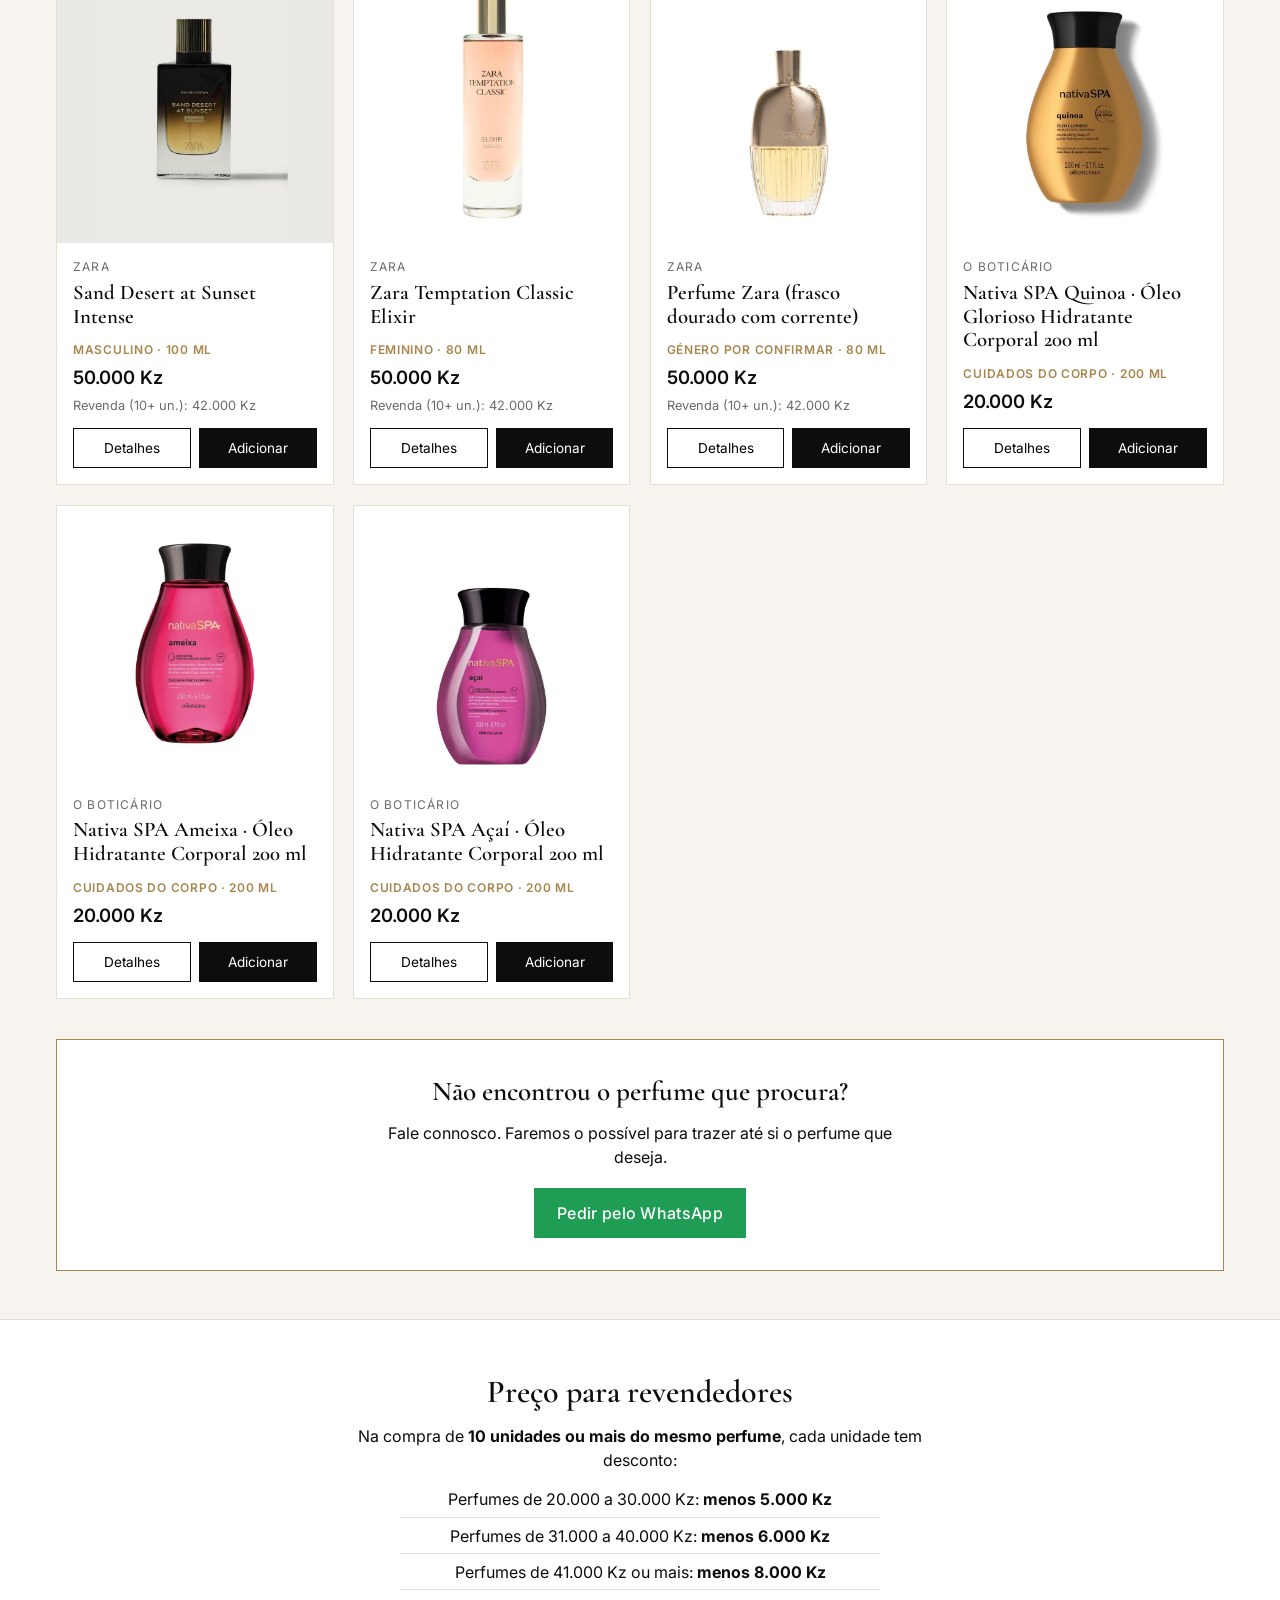
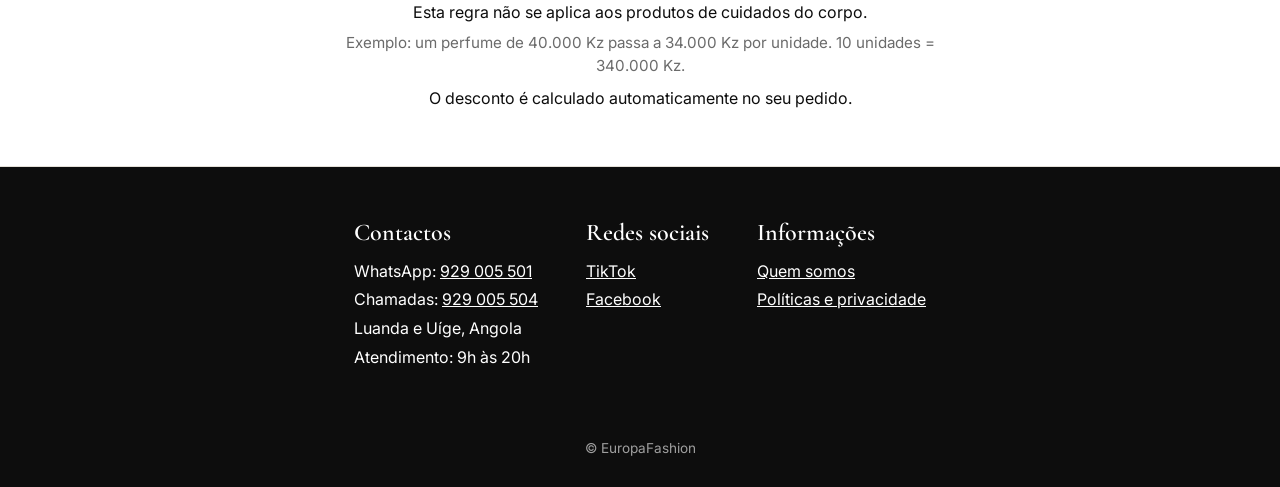
==== commit 488ee8fb: "Aviso para pedir perfumes fora do catálogo Co-Authored-By: Claude Opus 5.5 (1M context) <noreply@ant" ====
--- a/index.html
+++ b/index.html
@@ -9,7 +9,7 @@
 <link rel="preconnect" href="https://fonts.googleapis.com">
 <link rel="preconnect" href="https://fonts.gstatic.com" crossorigin>
 <link href="https://fonts.googleapis.com/css2?family=Cormorant+Garamond:wght@500;600&family=Inter:wght@400;500;600&display=swap" rel="stylesheet">
-<link rel="stylesheet" href="estilos.css?v=9">
+<link rel="stylesheet" href="estilos.css?v=10">
 </head>
 <body>
 
@@ -49,6 +49,11 @@
     </div>
   </div>
   <div class="grelha" id="grelha"></div>
+  <div class="pedido-especial">
+    <h3>Não encontrou o perfume que procura?</h3>
+    <p>Fale connosco. Faremos o possível para trazer até si o perfume que deseja.</p>
+    <a href="https://wa.me/244929005501?text=Ol%C3%A1%20EuropaFashion!%20Procuro%20um%20perfume%20que%20n%C3%A3o%20est%C3%A1%20no%20cat%C3%A1logo%3A%20" class="btn btn-whats" target="_blank" rel="noopener">Pedir pelo WhatsApp</a>
+  </div>
 </main>
 
 <section id="revendedores" class="revenda">
@@ -103,7 +108,7 @@
 </aside>
 <div class="sombra" id="sombra"></div>
 
-<script src="produtos.js?v=9"></script>
-<script src="loja.js?v=9"></script>
+<script src="produtos.js?v=10"></script>
+<script src="loja.js?v=10"></script>
 </body>
 </html>
--- a/estilos.css
+++ b/estilos.css
@@ -159,3 +159,7 @@
 }
 .sem-resultados { grid-column: 1 / -1; text-align: center; color: var(--cinza); padding: 2rem 0; }
 @media (max-width: 720px) { .pesquisa { max-width: none; width: 100%; } }
+.pedido-especial { margin-top: 2.5rem; padding: 2rem 1.5rem; text-align: center; background: var(--branco); border: 1px solid var(--dourado); }
+.pedido-especial h3 { font-size: 1.7rem; }
+.pedido-especial p { margin: .3rem auto 1.2rem; max-width: 34rem; }
+.pedido-especial .btn-whats { width: auto; }
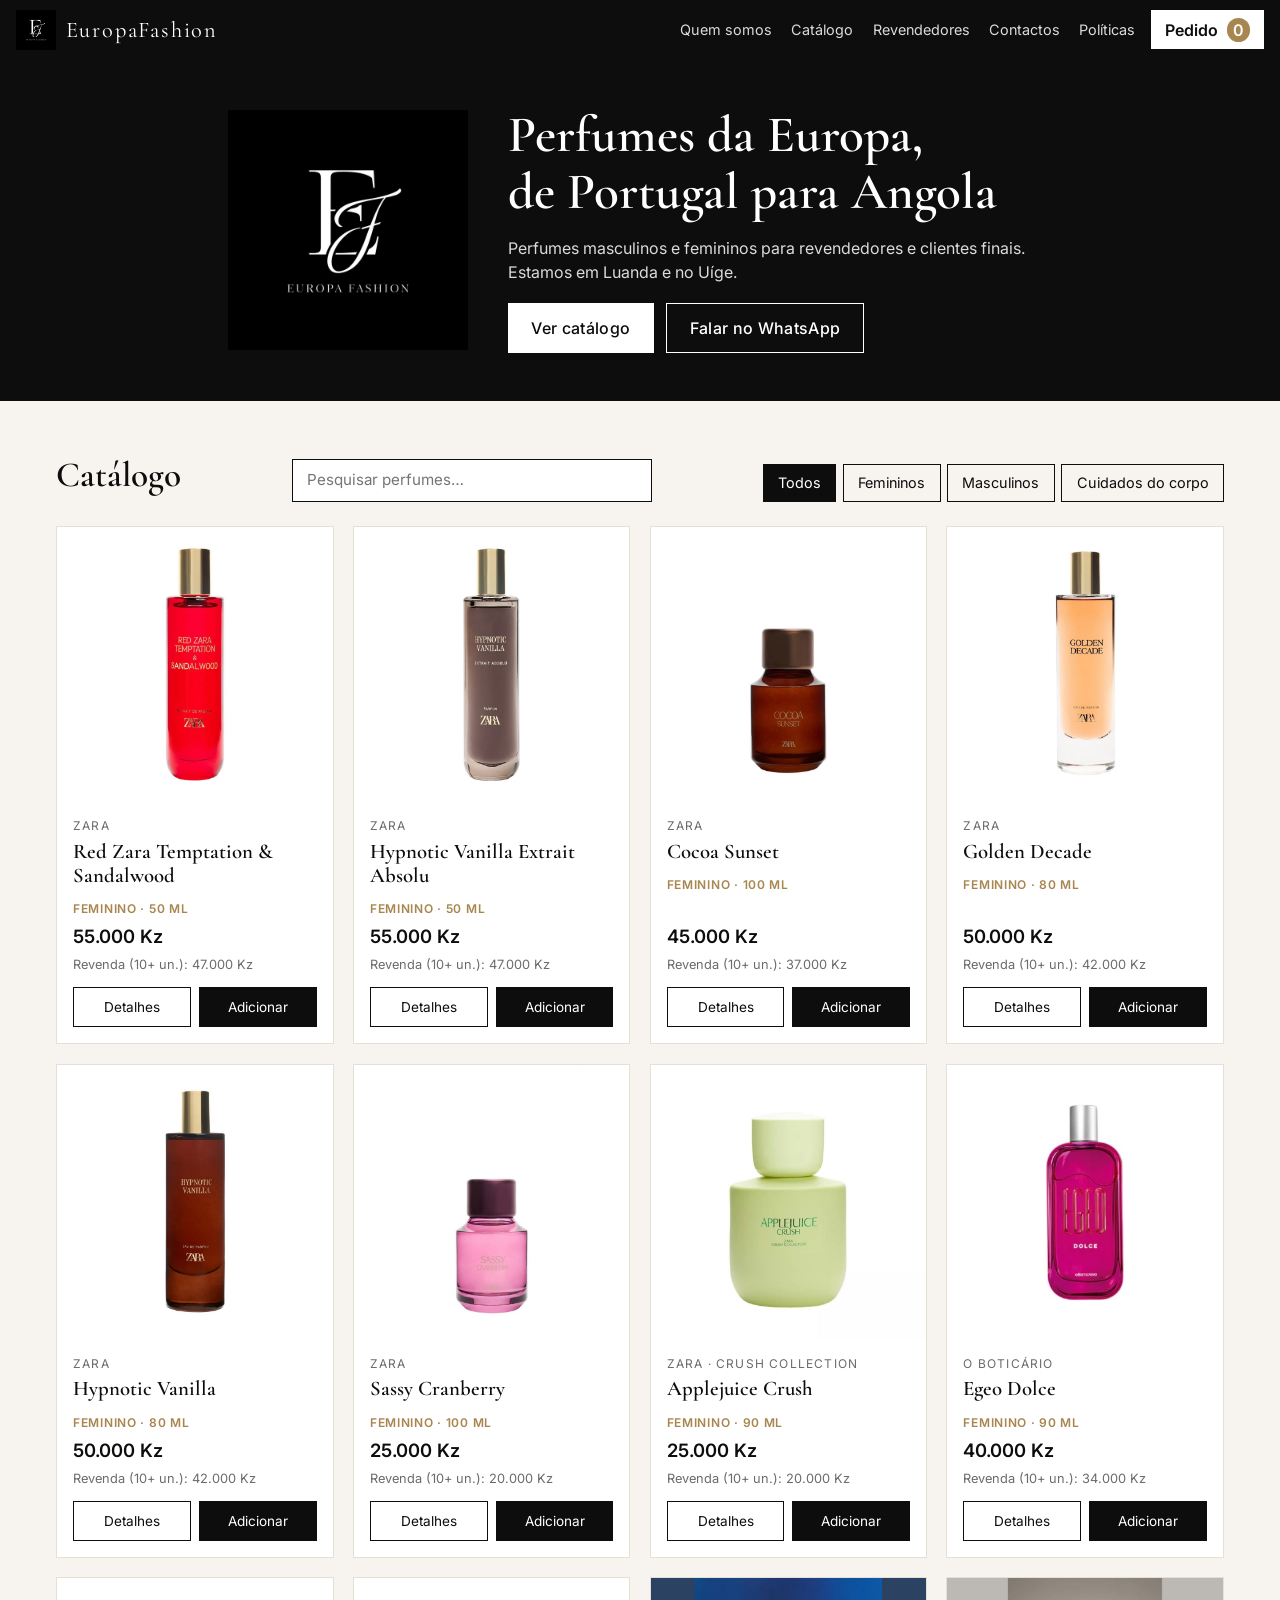
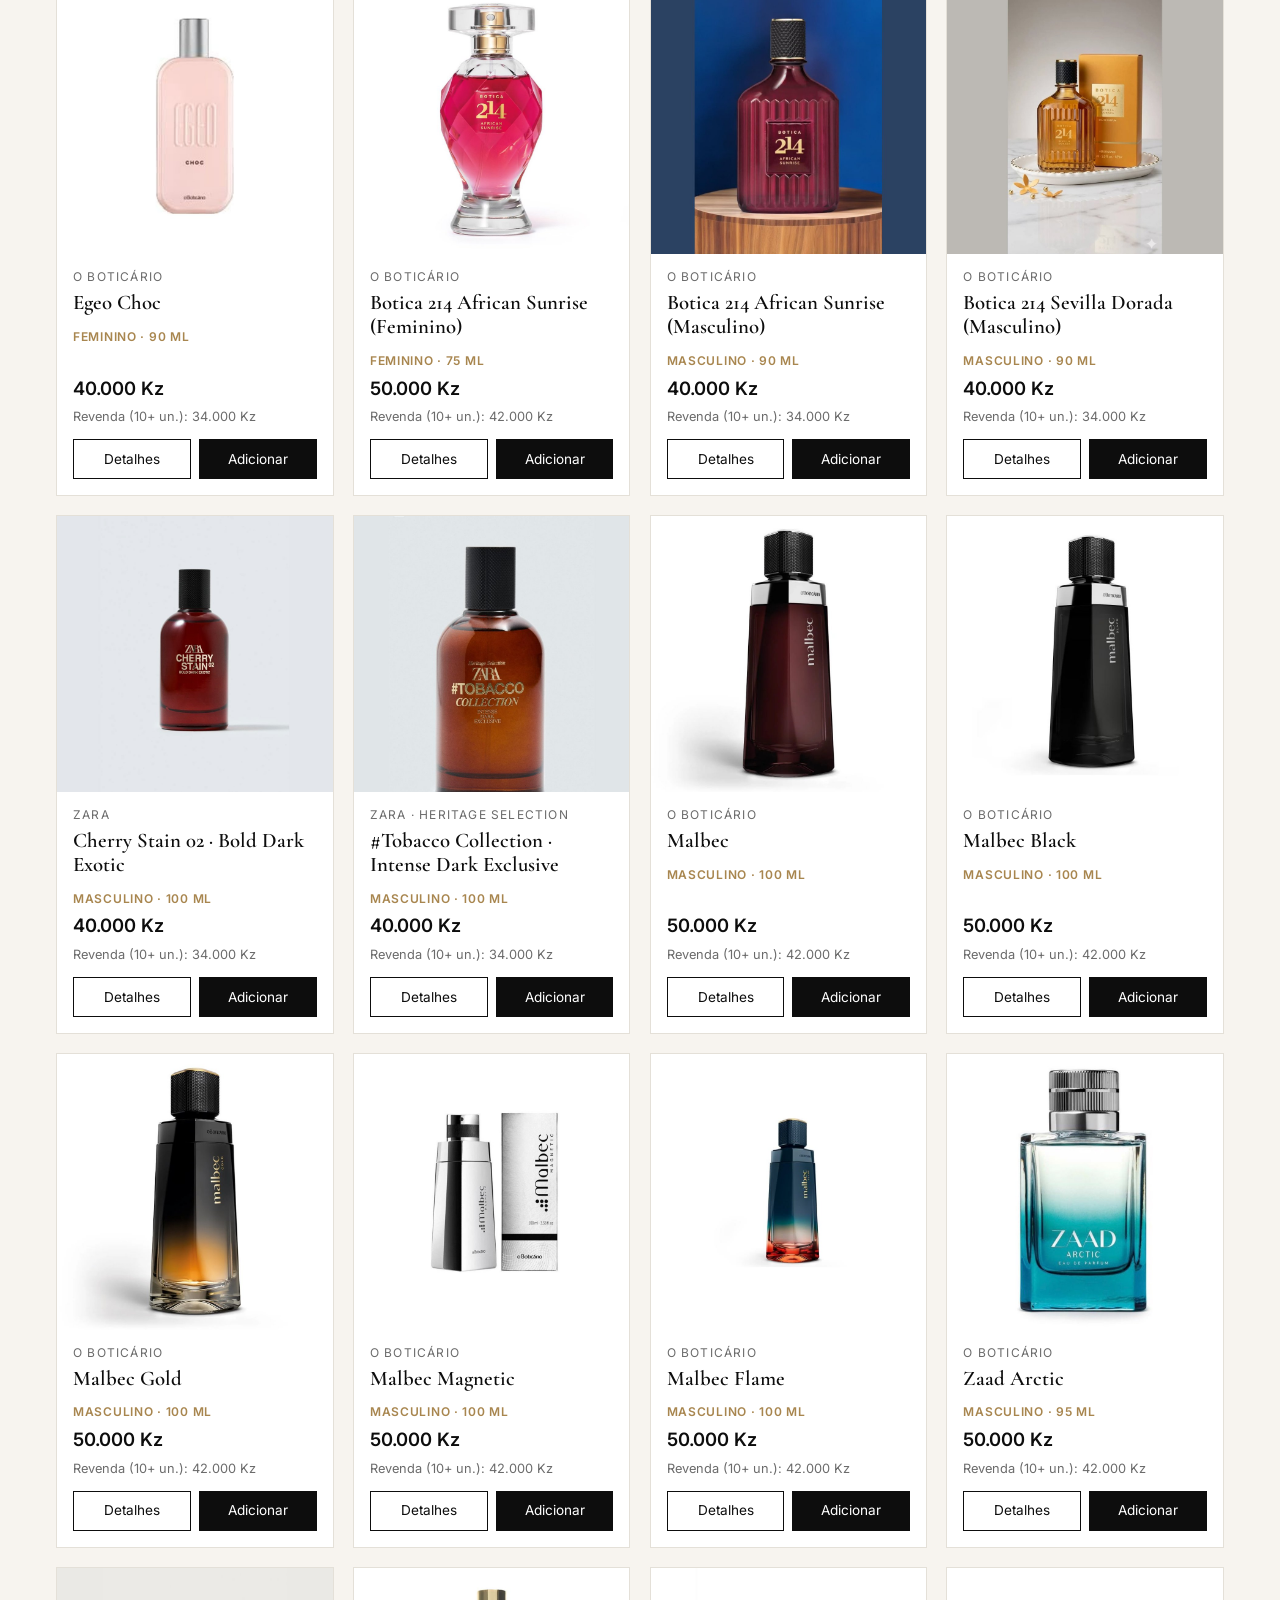
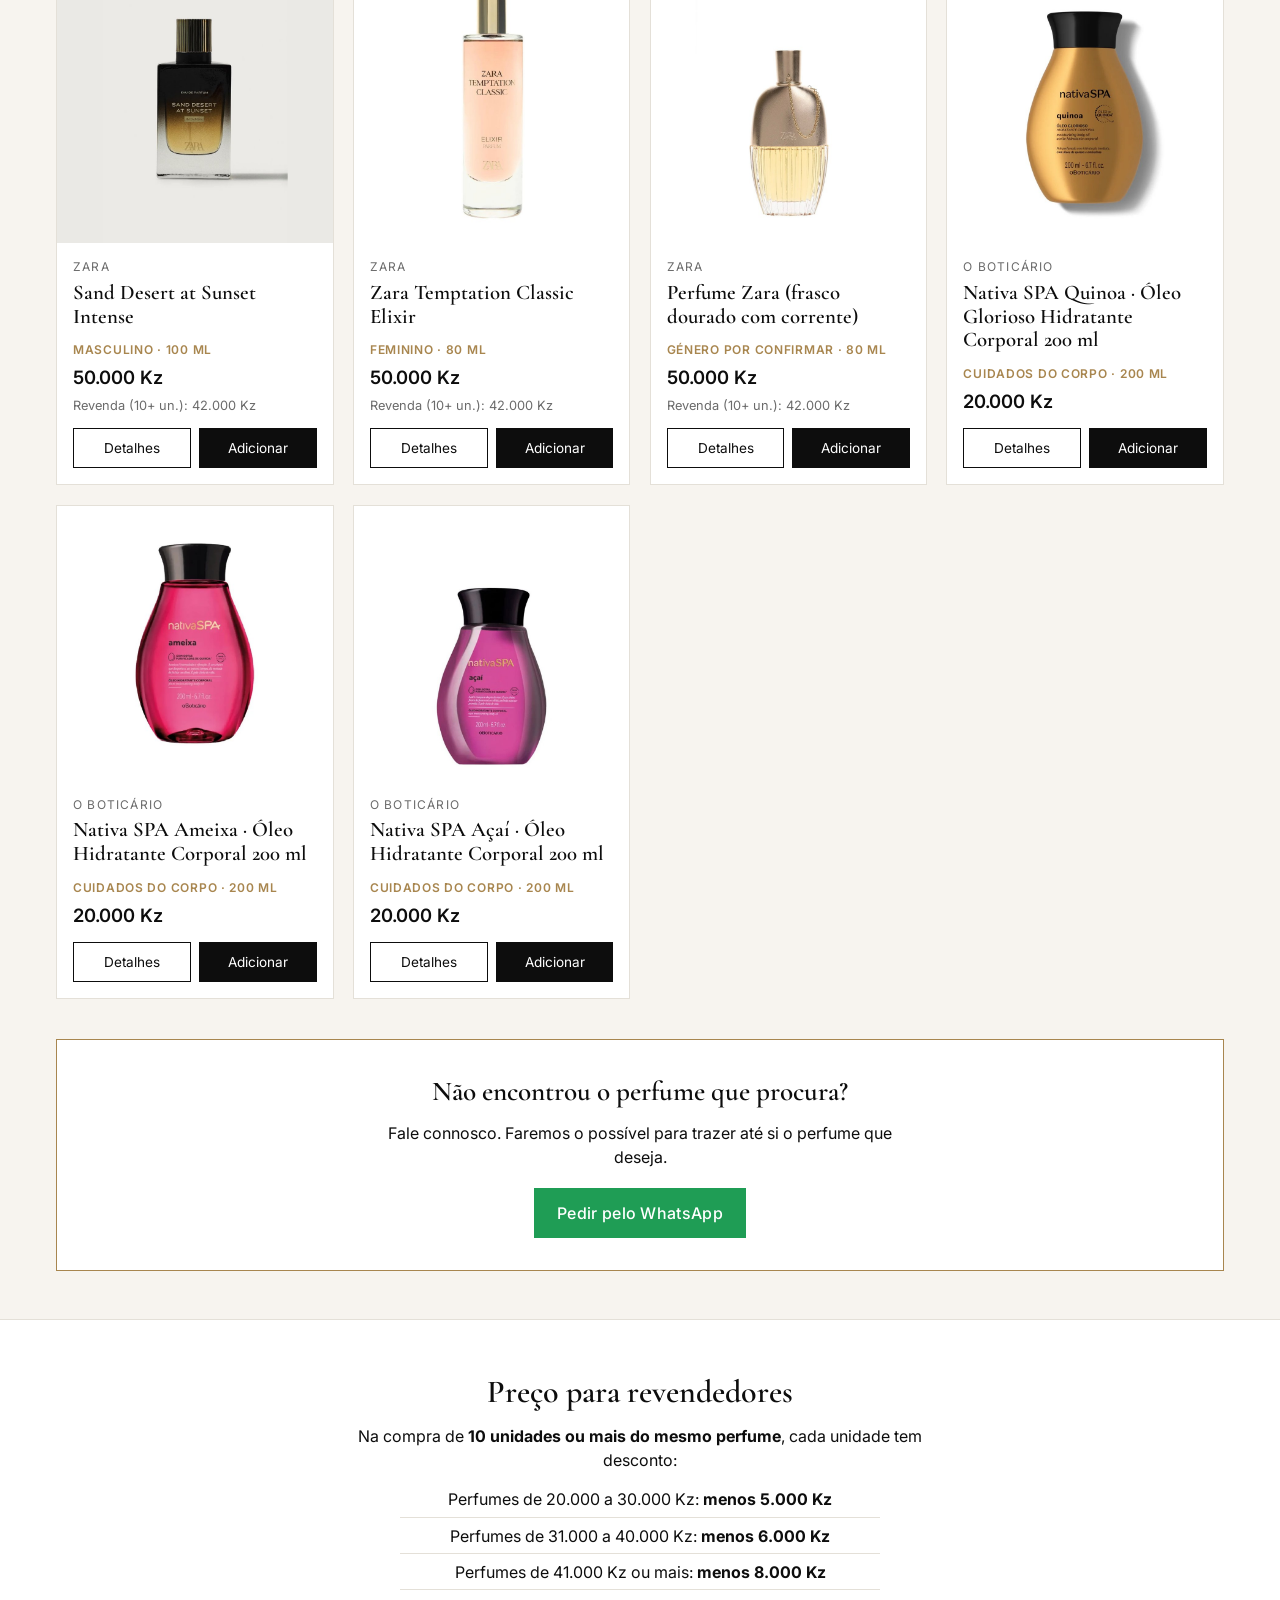
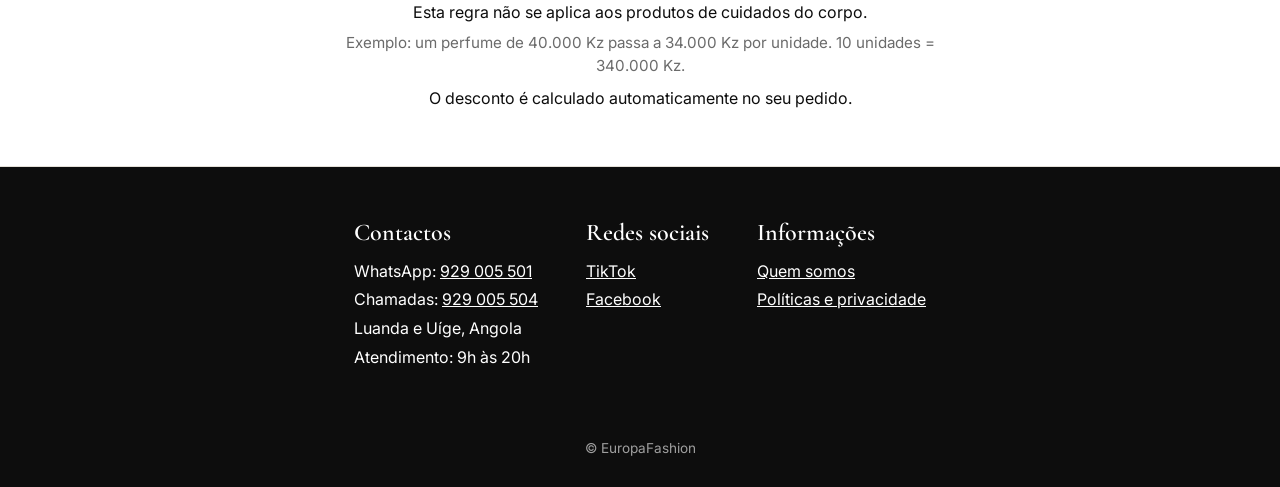
==== commit f37c6f15: "Melhorar o catálogo no telemóvel (iPhone) Botões sem o azul do Safari, pesquisa a toda a largura com" ====
--- a/index.html
+++ b/index.html
@@ -9,7 +9,7 @@
 <link rel="preconnect" href="https://fonts.googleapis.com">
 <link rel="preconnect" href="https://fonts.gstatic.com" crossorigin>
 <link href="https://fonts.googleapis.com/css2?family=Cormorant+Garamond:wght@500;600&family=Inter:wght@400;500;600&display=swap" rel="stylesheet">
-<link rel="stylesheet" href="estilos.css?v=10">
+<link rel="stylesheet" href="estilos.css?v=11">
 </head>
 <body>
 
@@ -40,12 +40,12 @@
 <main id="catalogo" class="catalogo">
   <div class="catalogo-cabecalho">
     <h2>Catálogo</h2>
-    <input type="search" id="pesquisa" class="pesquisa" placeholder="Pesquisar perfume, marca ou nota…" aria-label="Pesquisar perfumes">
+    <input type="search" id="pesquisa" class="pesquisa" placeholder="Pesquisar perfumes…" aria-label="Pesquisar perfumes">
     <div class="filtros" role="tablist">
       <button class="ativo" data-filtro="todos">Todos</button>
       <button data-filtro="feminino">Femininos</button>
       <button data-filtro="masculino">Masculinos</button>
-      <button data-filtro="corpo">Cuidados do corpo</button>
+      <button data-filtro="corpo"><span class="so-desktop">Cuidados do corpo</span><span class="so-movel">Corpo</span></button>
     </div>
   </div>
   <div class="grelha" id="grelha"></div>
@@ -108,7 +108,7 @@
 </aside>
 <div class="sombra" id="sombra"></div>
 
-<script src="produtos.js?v=10"></script>
-<script src="loja.js?v=10"></script>
+<script src="produtos.js?v=11"></script>
+<script src="loja.js?v=11"></script>
 </body>
 </html>
--- a/estilos.css
+++ b/estilos.css
@@ -163,3 +163,32 @@
 .pedido-especial h3 { font-size: 1.7rem; }
 .pedido-especial p { margin: .3rem auto 1.2rem; max-width: 34rem; }
 .pedido-especial .btn-whats { width: auto; }
+
+/* Correções para telemóvel / iPhone (Safari pinta os botões de azul por defeito) */
+button, input { -webkit-appearance: none; appearance: none; border-radius: 0; color: var(--preto); }
+.filtros button { color: var(--preto); }
+.filtros button.ativo, .cartao-acoes .adicionar, .btn { color: var(--branco); }
+.btn-carrinho { color: var(--preto); }
+.topo, .destaque { padding-left: max(1rem, env(safe-area-inset-left)); padding-right: max(1rem, env(safe-area-inset-right)); }
+
+@media (max-width: 720px) {
+  .catalogo { padding-top: 2rem; }
+  .catalogo-cabecalho { flex-direction: column; align-items: stretch; gap: .8rem; min-width: 0; }
+  .catalogo-cabecalho > * { min-width: 0; max-width: 100%; }
+  .catalogo { overflow-x: clip; }
+  .catalogo h2 { font-size: 2rem; }
+  .pesquisa { flex: none; font-size: 16px; padding: .7rem .9rem; } /* 16px evita o zoom automático do iPhone */
+  .filtros {
+    flex-wrap: nowrap; overflow-x: auto; gap: .4rem; padding-bottom: .2rem;
+    scrollbar-width: none; -webkit-overflow-scrolling: touch;
+  }
+  .filtros::-webkit-scrollbar { display: none; }
+  .filtros button { flex: none; padding: .5rem .9rem; font-size: .9rem; white-space: nowrap; border-radius: 999px; }
+  .cartao-corpo { padding: .7rem .7rem .8rem; }
+  .cartao-marca { font-size: .68rem; }
+  .preco { font-size: 1.05rem; }
+  .preco-revenda { font-size: .72rem; }
+  .cartao-acoes button { padding: .5rem; font-size: .82rem; }
+}
+.so-movel { display: none; }
+@media (max-width: 720px) { .so-desktop { display: none; } .so-movel { display: inline; } }
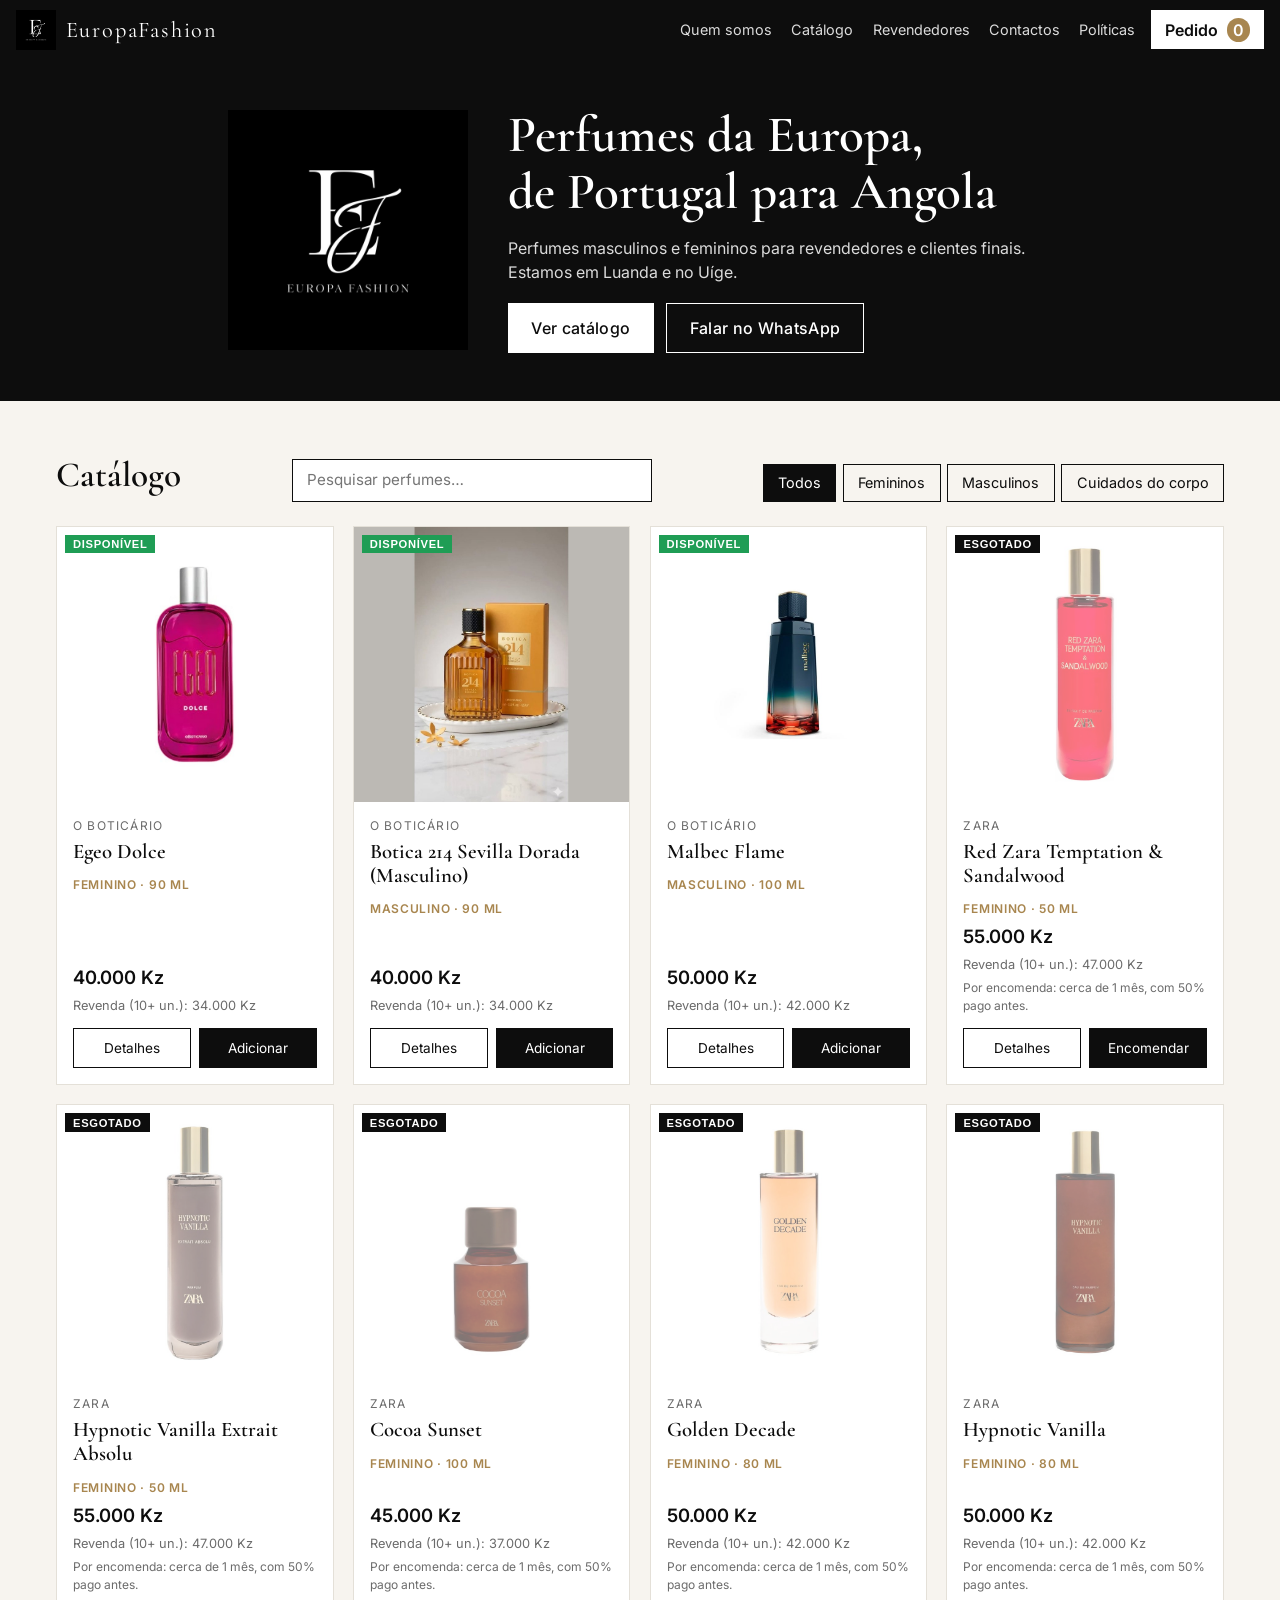
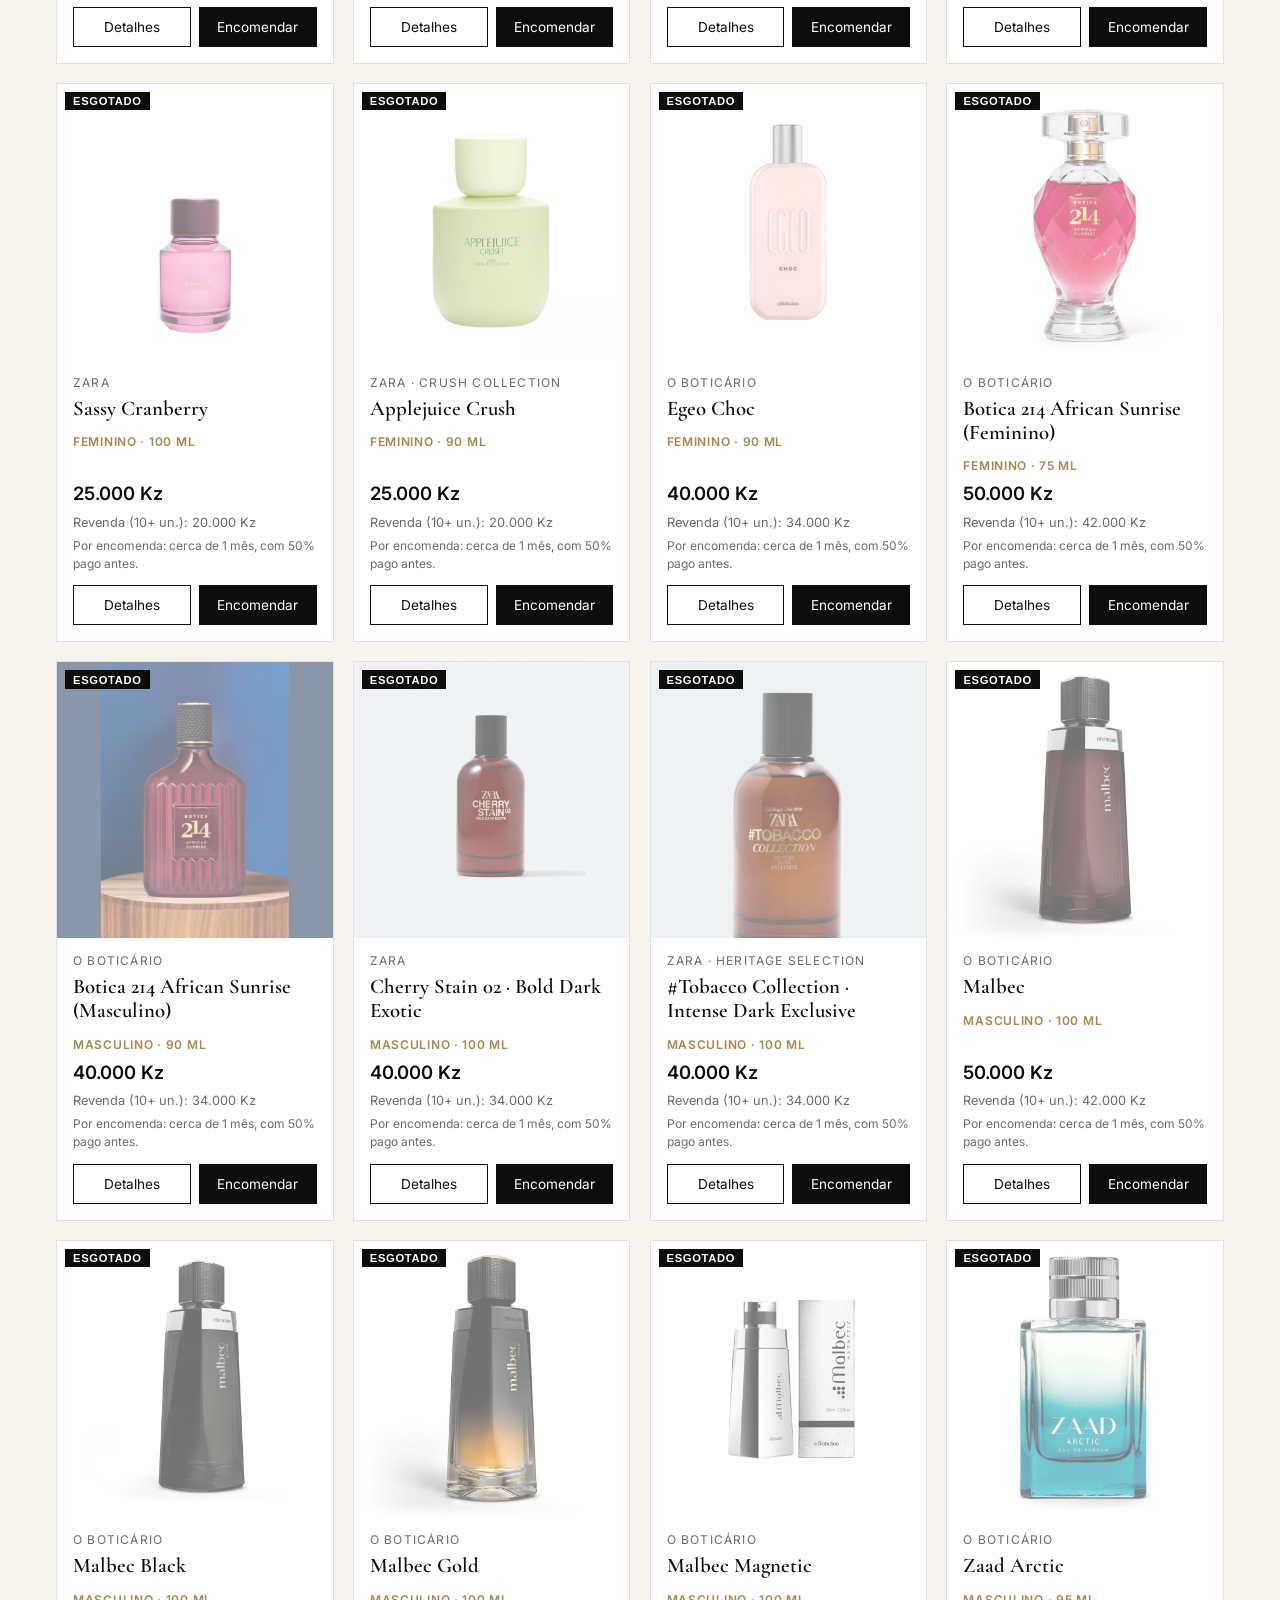
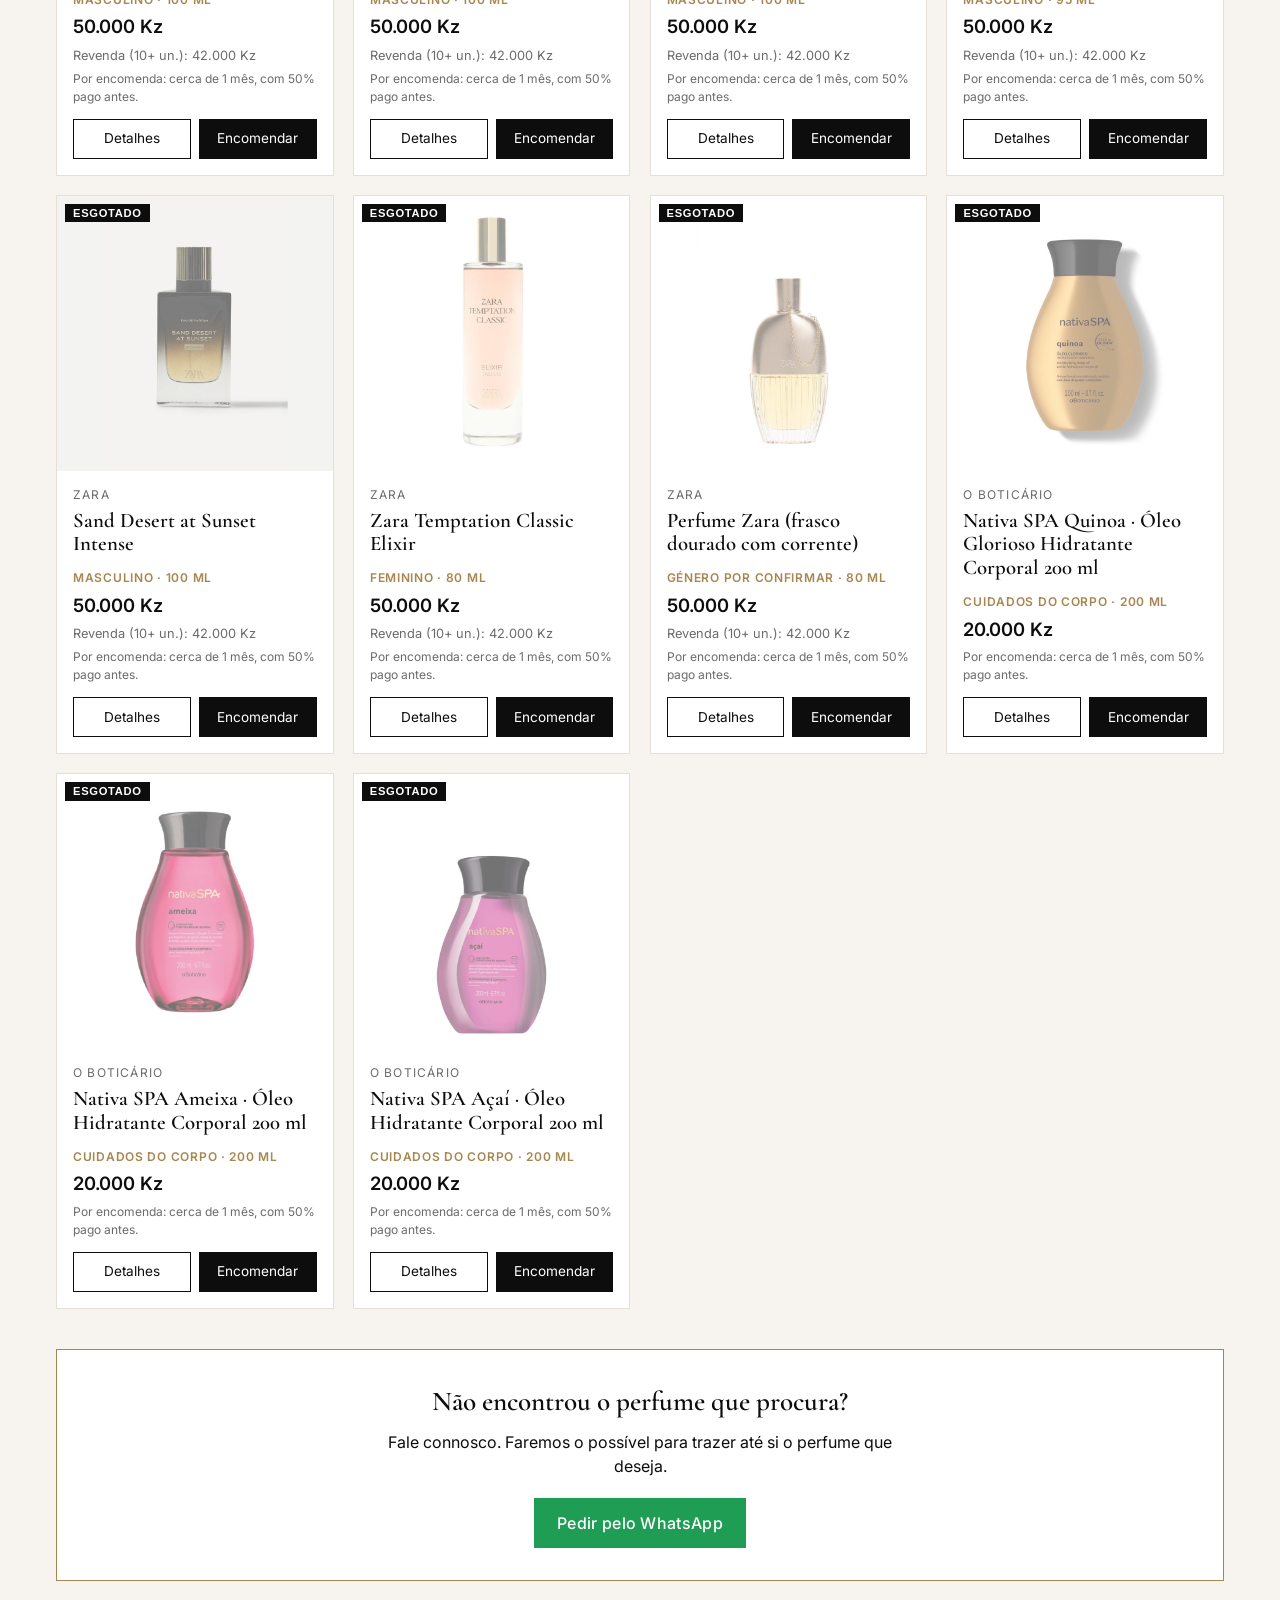
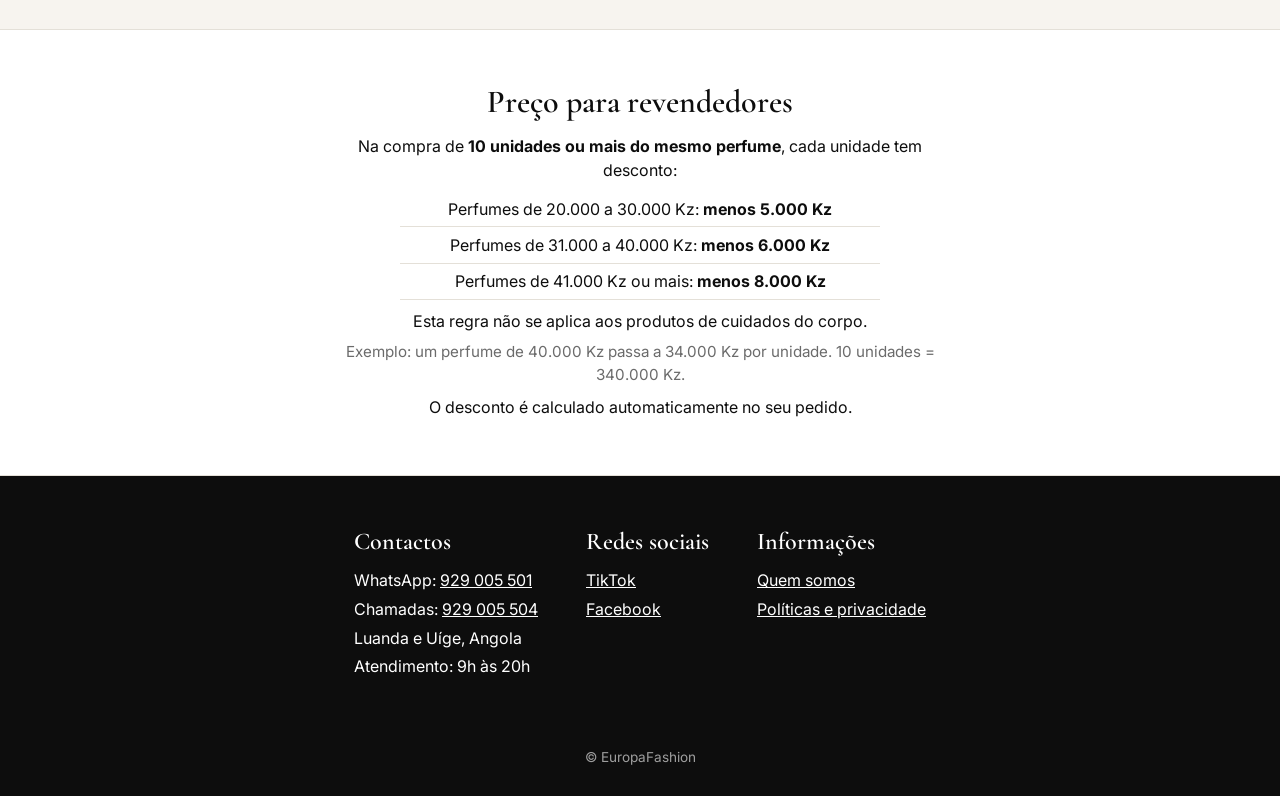
==== commit 5966471b: "Marcar perfumes esgotados e por encomenda; só 3 disponíveis Co-Authored-By: Claude Opus 5.5 (1M cont" ====
--- a/index.html
+++ b/index.html
@@ -9,13 +9,14 @@
 <link rel="preconnect" href="https://fonts.googleapis.com">
 <link rel="preconnect" href="https://fonts.gstatic.com" crossorigin>
 <link href="https://fonts.googleapis.com/css2?family=Cormorant+Garamond:wght@500;600&family=Inter:wght@400;500;600&display=swap" rel="stylesheet">
-<link rel="stylesheet" href="estilos.css?v=11">
+<link rel="stylesheet" href="estilos.css?v=13">
 </head>
 <body>
 
 <header class="topo">
   <a href="#" class="marca"><img src="imagens/logotipo.jpg" alt="EuropaFashion"><span>EuropaFashion</span></a>
-  <nav>
+  <button class="btn-menu" id="botaoMenu" aria-expanded="false" aria-controls="menuPrincipal">☰ Menu</button>
+  <nav id="menuPrincipal">
     <a href="sobre.html">Quem somos</a>
     <a href="#catalogo">Catálogo</a>
     <a href="#revendedores">Revendedores</a>
@@ -108,7 +109,8 @@
 </aside>
 <div class="sombra" id="sombra"></div>
 
-<script src="produtos.js?v=11"></script>
-<script src="loja.js?v=11"></script>
+<script src="produtos.js?v=13"></script>
+<script src="loja.js?v=13"></script>
+<script src="menu.js?v=13"></script>
 </body>
 </html>
--- a/estilos.css
+++ b/estilos.css
@@ -192,3 +192,36 @@
 }
 .so-movel { display: none; }
 @media (max-width: 720px) { .so-desktop { display: none; } .so-movel { display: inline; } }
+
+/* Menu do telemóvel */
+.btn-menu { display: none; }
+@media (max-width: 720px) {
+  .marca span { font-size: 1.15rem; }
+  .btn-menu {
+    display: inline-block; background: transparent; color: var(--branco); border: 1px solid var(--branco);
+    padding: .45rem .8rem; font: inherit; font-size: .9rem; font-weight: 600; cursor: pointer; white-space: nowrap;
+  }
+  .topo nav#menuPrincipal {
+    display: none; position: absolute; top: 100%; left: 0; right: 0; flex-direction: column; gap: 0;
+    background: var(--preto); border-top: 1px solid #333; padding: .4rem 0; box-shadow: 0 8px 20px rgba(0,0,0,.35);
+  }
+  .topo nav#menuPrincipal.aberto { display: flex; }
+  .topo nav#menuPrincipal a { padding: .9rem 1.2rem; font-size: 1.05rem; opacity: 1; border-bottom: 1px solid #222; }
+  .topo nav#menuPrincipal a:last-child { border-bottom: 0; }
+}
+@media (max-width: 720px) {
+  .topo { gap: .5rem; }
+  .btn-carrinho { white-space: nowrap; padding: .45rem .7rem; }
+}
+@media (max-width: 420px) {
+  .marca span { display: none; } /* em ecrãs estreitos fica só o logotipo */
+}
+
+/* Stock: selo na imagem e aviso de encomenda */
+.cartao-img { position: relative; }
+.selo { position: absolute; top: .5rem; left: .5rem; font-size: .7rem; font-weight: 600; text-transform: uppercase; letter-spacing: .06em; padding: .2rem .5rem; }
+.selo-disponivel { background: var(--whats); color: #fff; }
+.selo-esgotado { background: var(--preto); color: #fff; }
+.cartao.esgotado .cartao-img img { opacity: .55; }
+.por-encomenda { font-size: .75rem; color: var(--cinza); }
+.disponivel { color: var(--whats); font-weight: 600; font-size: .9rem; }
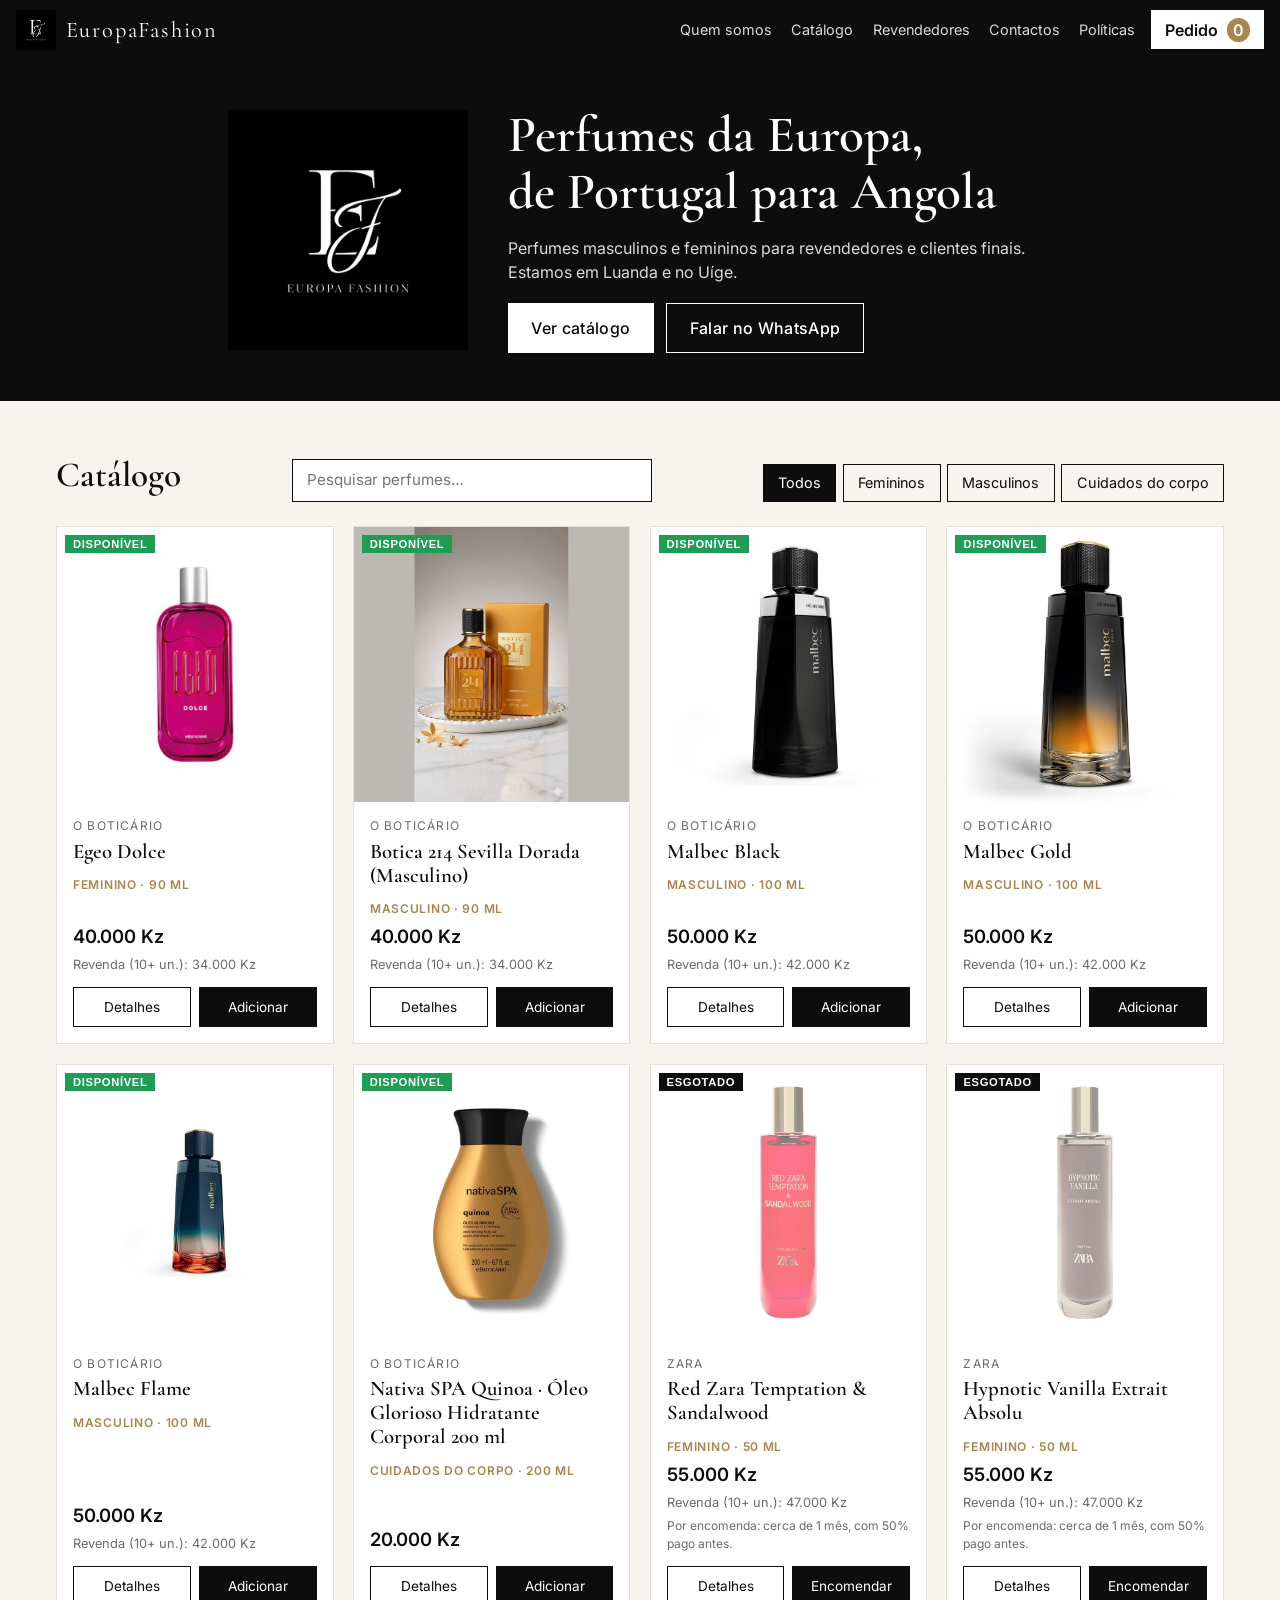
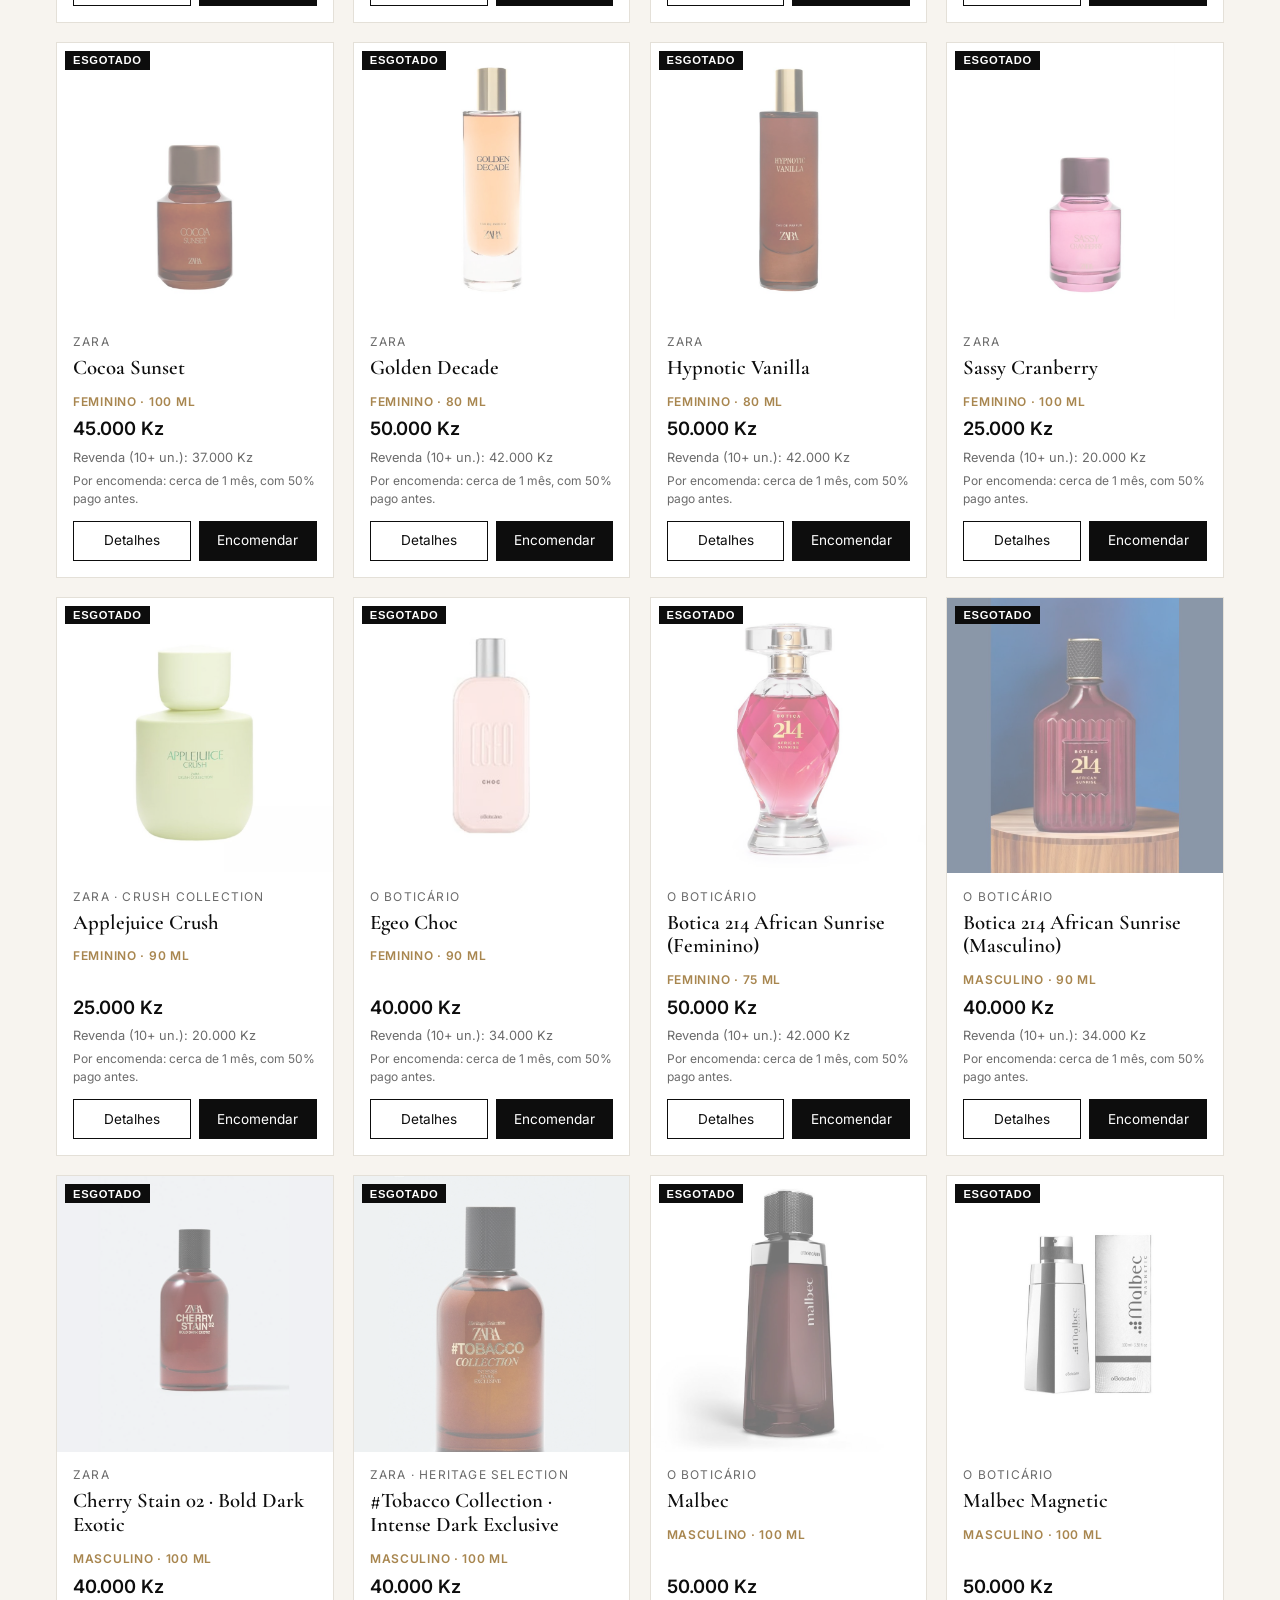
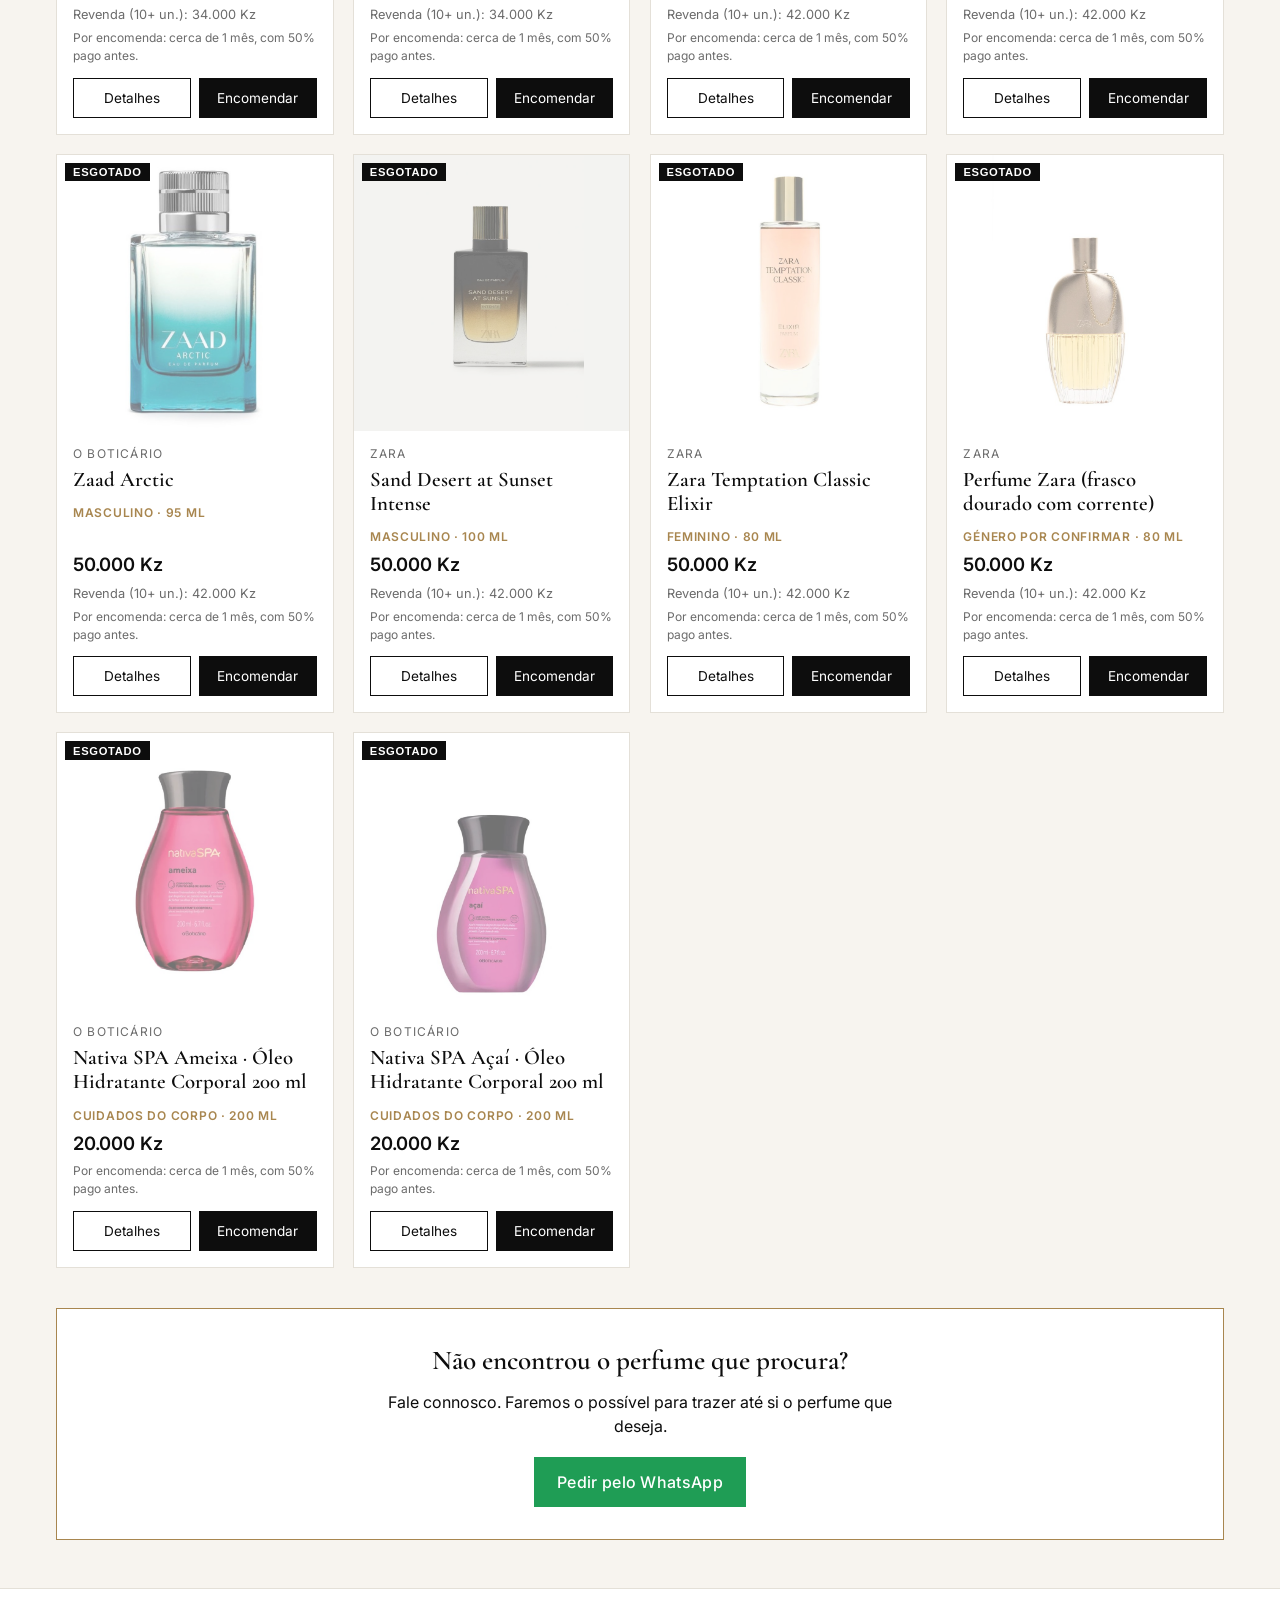
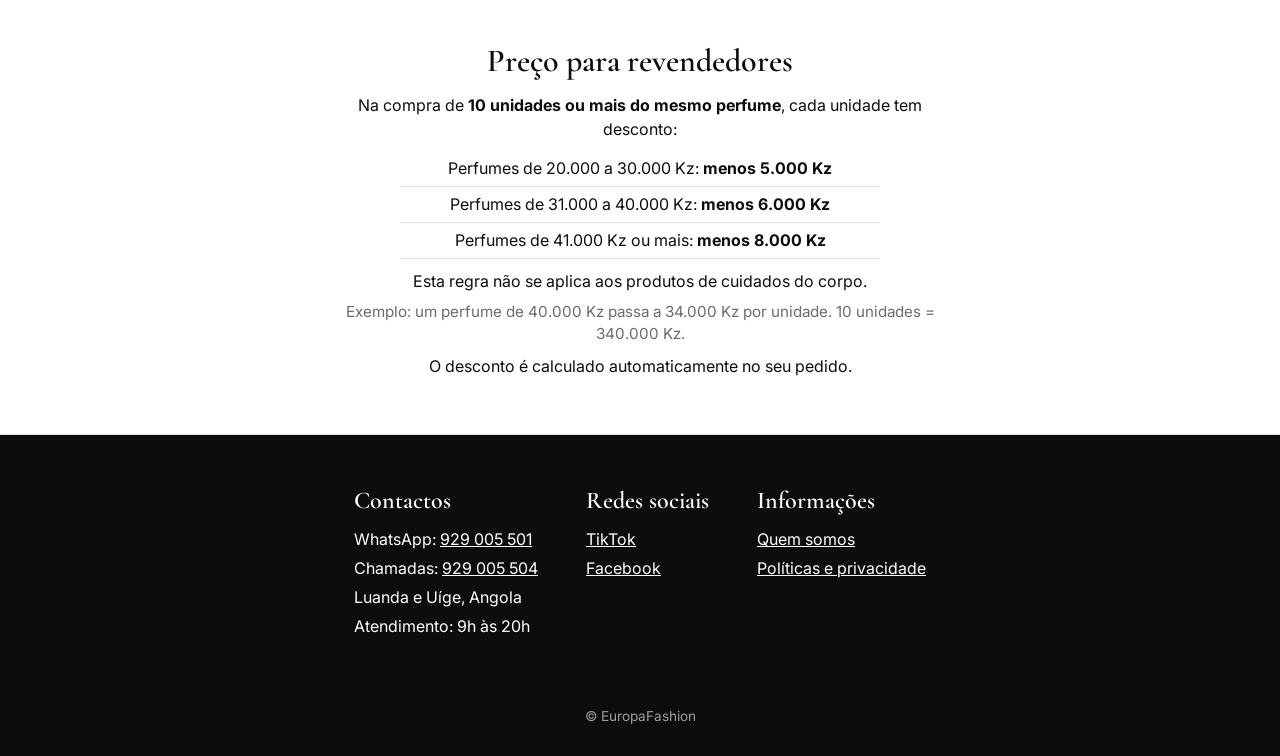
==== commit 4206e62a: "Malbec Black, Malbec Gold e óleo Nativa SPA Quinoa disponíveis Co-Authored-By: Claude Opus 5.5 <nore" ====
--- a/index.html
+++ b/index.html
@@ -9,7 +9,7 @@
 <link rel="preconnect" href="https://fonts.googleapis.com">
 <link rel="preconnect" href="https://fonts.gstatic.com" crossorigin>
 <link href="https://fonts.googleapis.com/css2?family=Cormorant+Garamond:wght@500;600&family=Inter:wght@400;500;600&display=swap" rel="stylesheet">
-<link rel="stylesheet" href="estilos.css?v=13">
+<link rel="stylesheet" href="estilos.css?v=14">
 </head>
 <body>
 
@@ -109,8 +109,8 @@
 </aside>
 <div class="sombra" id="sombra"></div>
 
-<script src="produtos.js?v=13"></script>
-<script src="loja.js?v=13"></script>
-<script src="menu.js?v=13"></script>
+<script src="produtos.js?v=14"></script>
+<script src="loja.js?v=14"></script>
+<script src="menu.js?v=14"></script>
 </body>
 </html>
